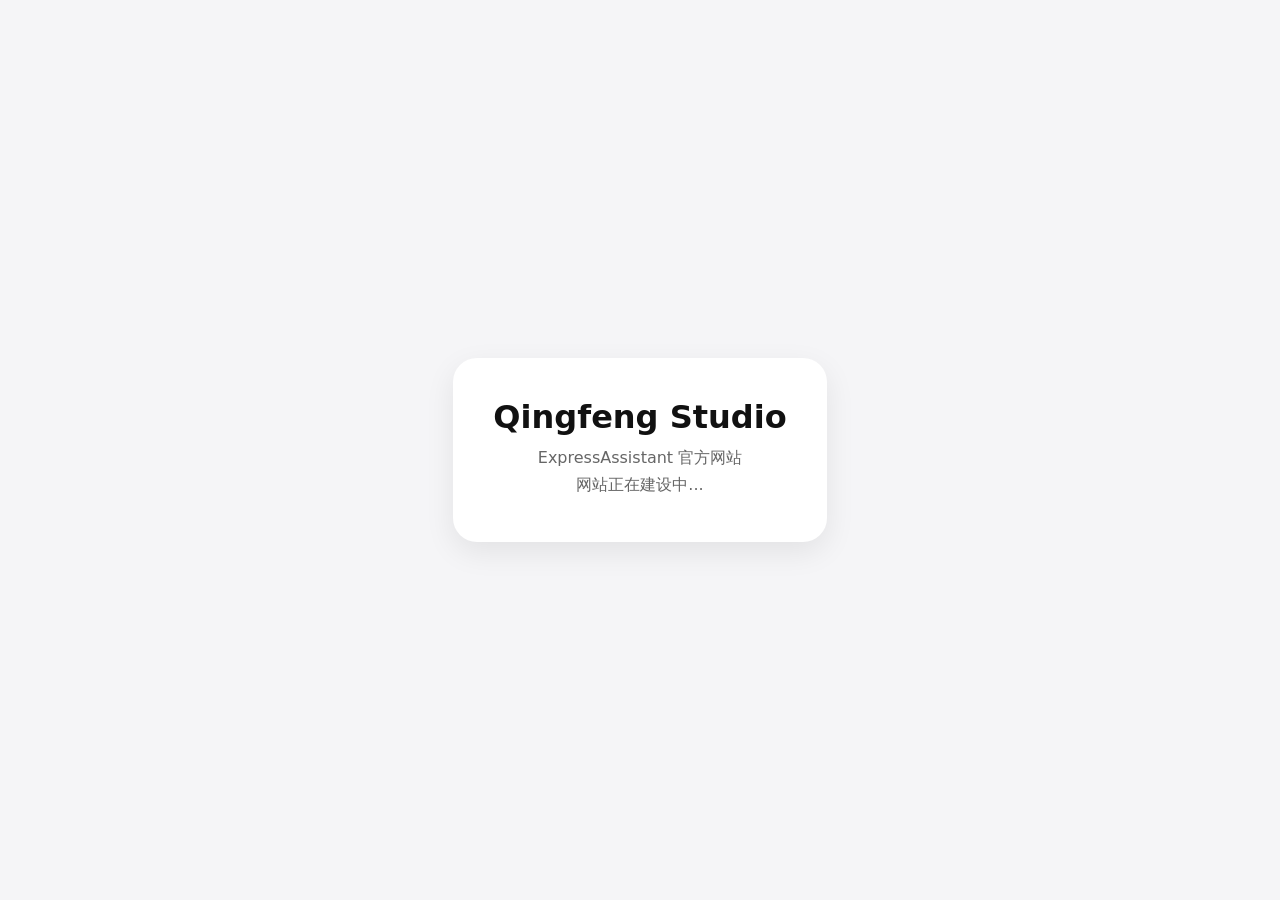
==== index.html @ 3df874c3 "Add files via upload" ====
<!DOCTYPE html>
<html lang="zh-CN">
<head>
  <meta charset="UTF-8">
  <meta name="viewport" content="width=device-width, initial-scale=1.0">
  <title>Qingfeng Studio</title>
  <style>
    body{
      margin:0;
      font-family:system-ui,-apple-system,sans-serif;
      display:flex;
      justify-content:center;
      align-items:center;
      height:100vh;
      background:#f5f5f7;
      color:#111;
    }
    .card{
      text-align:center;
      padding:40px;
      border-radius:24px;
      background:white;
      box-shadow:0 10px 30px rgba(0,0,0,.08);
    }
    h1{margin:0 0 12px;}
    p{margin:6px 0;color:#666;}
  </style>
</head>
<body>
  <div class="card">
    <h1>Qingfeng Studio</h1>
    <p>ExpressAssistant 官方网站</p>
    <p>网站正在建设中...</p>
  </div>
</body>
</html>
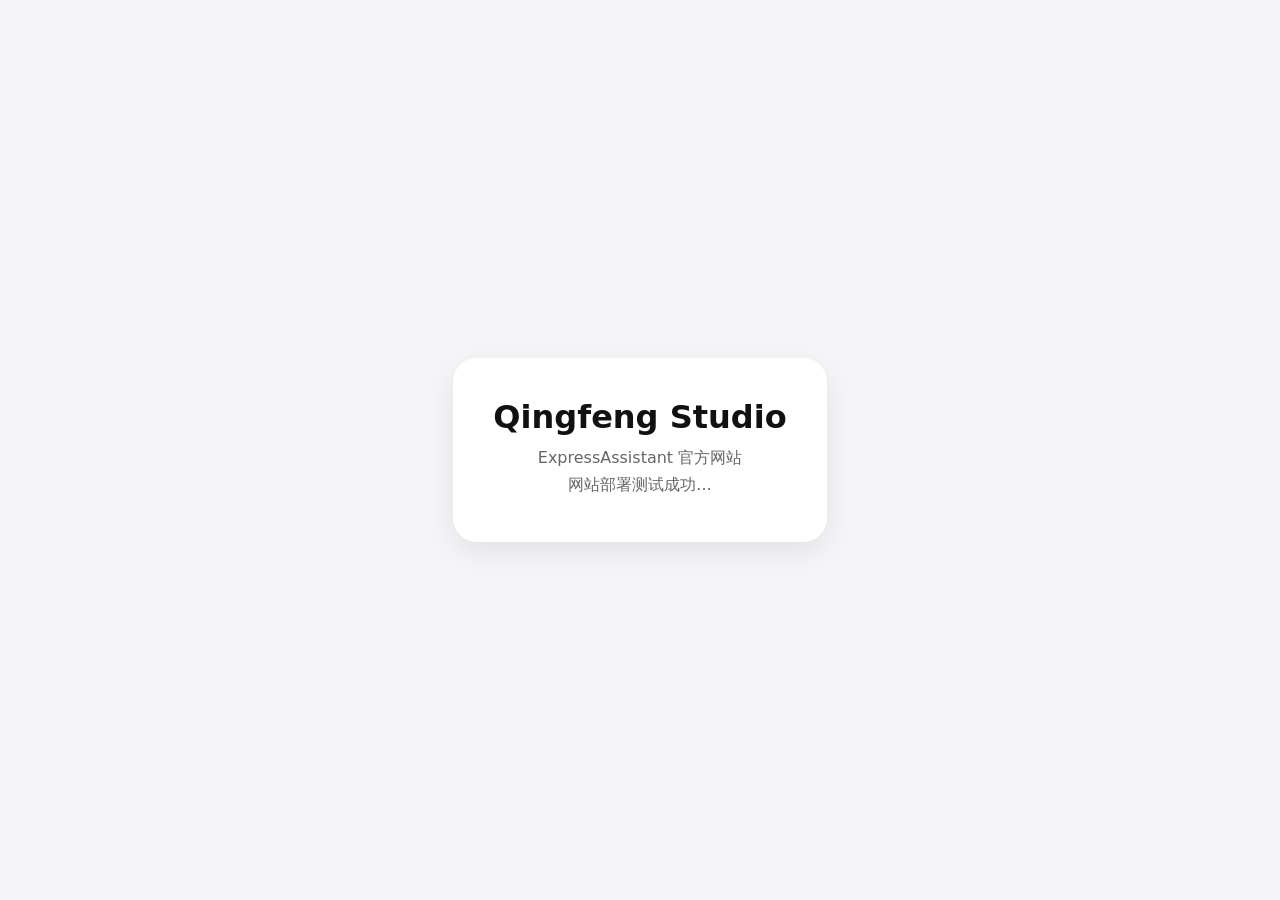
==== commit 654c10f5: "Update index.html" ====
--- a/index.html
+++ b/index.html
@@ -30,7 +30,7 @@
   <div class="card">
     <h1>Qingfeng Studio</h1>
     <p>ExpressAssistant 官方网站</p>
-    <p>网站正在建设中...</p>
+    <p>网站部署测试成功...</p>
   </div>
 </body>
-</html>+</html>
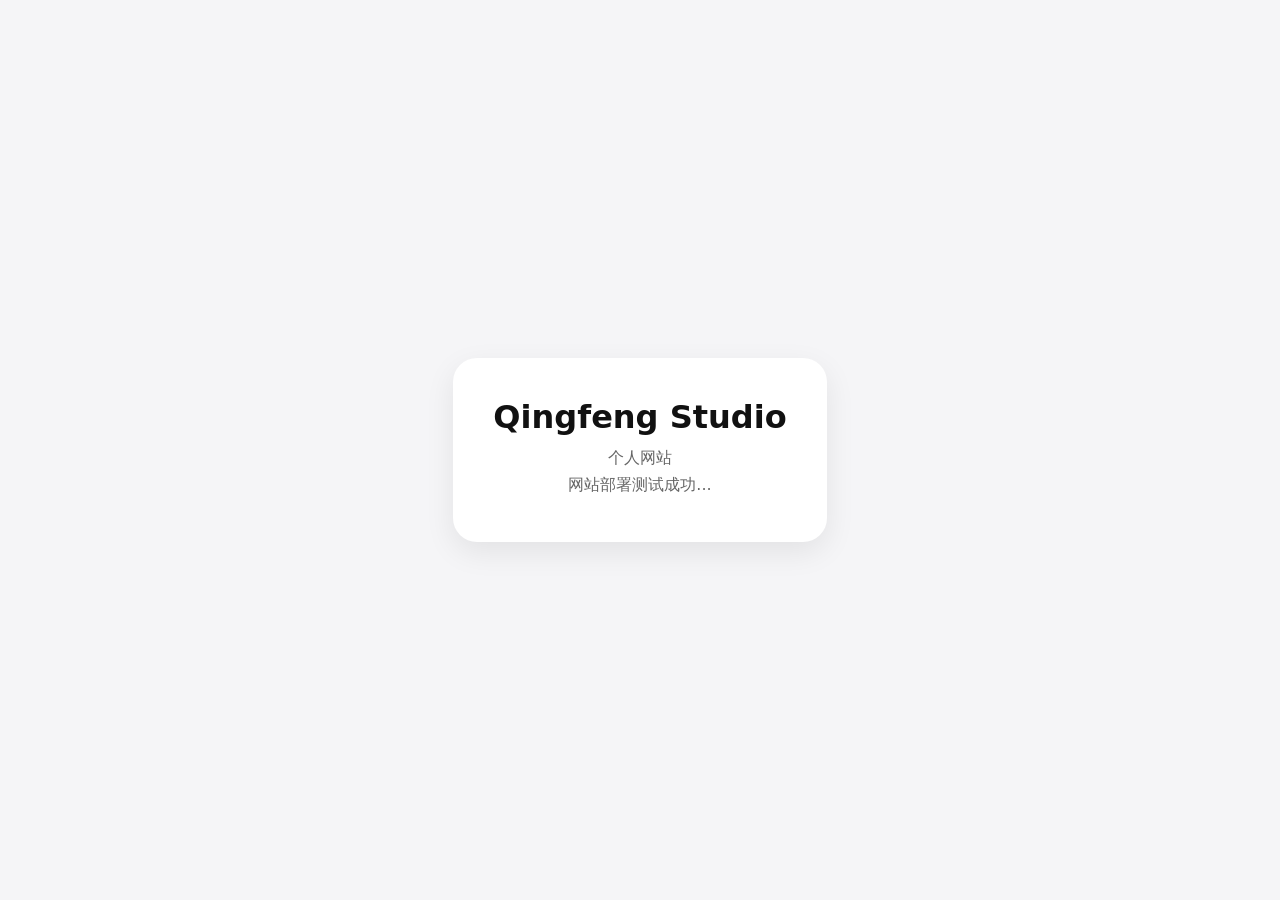
==== commit 42d06385: "Update index.html" ====
--- a/index.html
+++ b/index.html
@@ -29,7 +29,7 @@
 <body>
   <div class="card">
     <h1>Qingfeng Studio</h1>
-    <p>ExpressAssistant 官方网站</p>
+    <p>个人网站</p>
     <p>网站部署测试成功...</p>
   </div>
 </body>
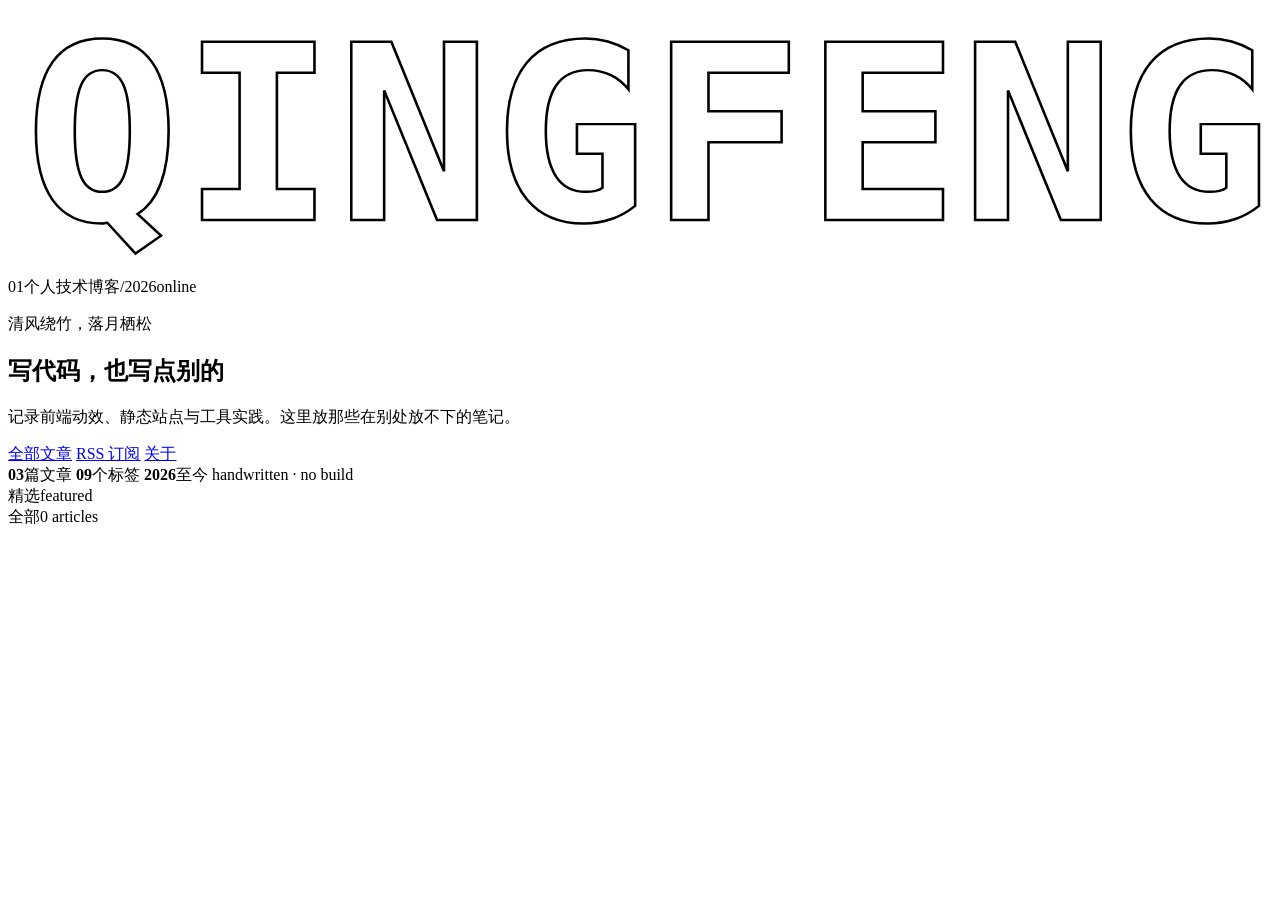
==== commit 343616c8: "Add files via upload" ====
--- a/index.html
+++ b/index.html
@@ -1,36 +1,57 @@
-<!DOCTYPE html>
-<html lang="zh-CN">
-<head>
-  <meta charset="UTF-8">
-  <meta name="viewport" content="width=device-width, initial-scale=1.0">
-  <title>Qingfeng Studio</title>
-  <style>
-    body{
-      margin:0;
-      font-family:system-ui,-apple-system,sans-serif;
-      display:flex;
-      justify-content:center;
-      align-items:center;
-      height:100vh;
-      background:#f5f5f7;
-      color:#111;
-    }
-    .card{
-      text-align:center;
-      padding:40px;
-      border-radius:24px;
-      background:white;
-      box-shadow:0 10px 30px rgba(0,0,0,.08);
-    }
-    h1{margin:0 0 12px;}
-    p{margin:6px 0;color:#666;}
-  </style>
-</head>
-<body>
-  <div class="card">
-    <h1>Qingfeng Studio</h1>
-    <p>个人网站</p>
-    <p>网站部署测试成功...</p>
-  </div>
-</body>
-</html>
+<!DOCTYPE html>
+<html lang="zh-CN">
+<head>
+  <meta charset="UTF-8">
+  <meta name="viewport" content="width=device-width, initial-scale=1.0">
+  <meta name="description" content="清风个人页 · 记录前端动效、静态站点与工具实践的个人技术博客。">
+  <title>清风个人页 · 清风绕竹，落月栖松</title>
+  <link rel="icon" href="data:image/svg+xml,%3Csvg xmlns='http://www.w3.org/2000/svg' viewBox='0 0 64 64'%3E%3Crect width='64' height='64' rx='14' fill='%23070A0F'/%3E%3Ctext x='32' y='44' font-size='34' text-anchor='middle' fill='%234FE3C1' font-family='sans-serif'%3E%E6%B8%85%3C/text%3E%3C/svg%3E">
+  <link rel="stylesheet" href="assets/style.css">
+  <link rel="stylesheet" href="assets/scifi.css">
+  <script>/* 首屏前定主题，避免深色用户闪白 */
+  (function(){var m=localStorage.getItem("theme")||"dark";var d=m==="dark"||(m==="system"&&window.matchMedia("(prefers-color-scheme: dark)").matches);document.documentElement.setAttribute("data-theme",d?"dark":"light");})();
+  </script>
+</head>
+<body data-page="home">
+  <header class="site-header" id="site-header"></header>
+
+  <main class="container wide">
+    <section class="hero">
+      <svg class="hero-mark" viewBox="0 0 620 130" preserveAspectRatio="xMaxYMid meet" aria-hidden="true" focusable="false">
+        <text x="620" y="104" text-anchor="end" fill="none" stroke="currentColor" stroke-width="1.2"
+              textLength="612" lengthAdjust="spacingAndGlyphs"
+              font-family="ui-monospace, 'SF Mono', Consolas, monospace" font-size="120" font-weight="700">QINGFENG</text>
+      </svg>
+      <div class="meta-line"><span class="index-chip">01</span><span>个人技术博客</span><span class="dot">/</span><span id="hero-year">2026</span><span class="status-dot">online</span></div>
+      <p class="motto">清风绕竹，落月栖松</p>
+      <h1 class="hero-title hero-title--fx">写代码，也写点别的</h1>
+      <p class="hero-intro">记录前端动效、静态站点与工具实践。这里放那些在别处放不下的笔记。</p>
+      <div class="hero-actions">
+        <a class="btn btn-solid" href="posts.html">全部文章</a>
+        <a class="btn" href="feed.xml">RSS 订阅</a>
+        <a class="btn" href="about.html">关于</a>
+      </div>
+      <div class="hero-stats">
+        <span><b id="stat-posts">03</b>篇文章</span>
+        <span><b id="stat-tags">09</b>个标签</span>
+        <span><b id="stat-since">2026</b>至今</span>
+        <span class="stat-note">handwritten · no build</span>
+      </div>
+    </section>
+
+    <div class="section-head"><span class="index-chip">精选</span><span>featured</span></div>
+    <div class="bento" id="featured"></div>
+
+    <div class="section-head"><span class="index-chip">全部</span><span><span id="post-count">0</span> articles</span></div>
+    <div class="post-grid" id="post-list"></div>
+  </main>
+
+  <footer class="site-footer" id="site-footer"></footer>
+
+  <script src="data/site.js"></script>
+  <script src="data/posts.js"></script>
+  <script src="assets/md.js"></script>
+  <script src="assets/app.js"></script>
+  <script src="assets/fx.js"></script>
+</body>
+</html>
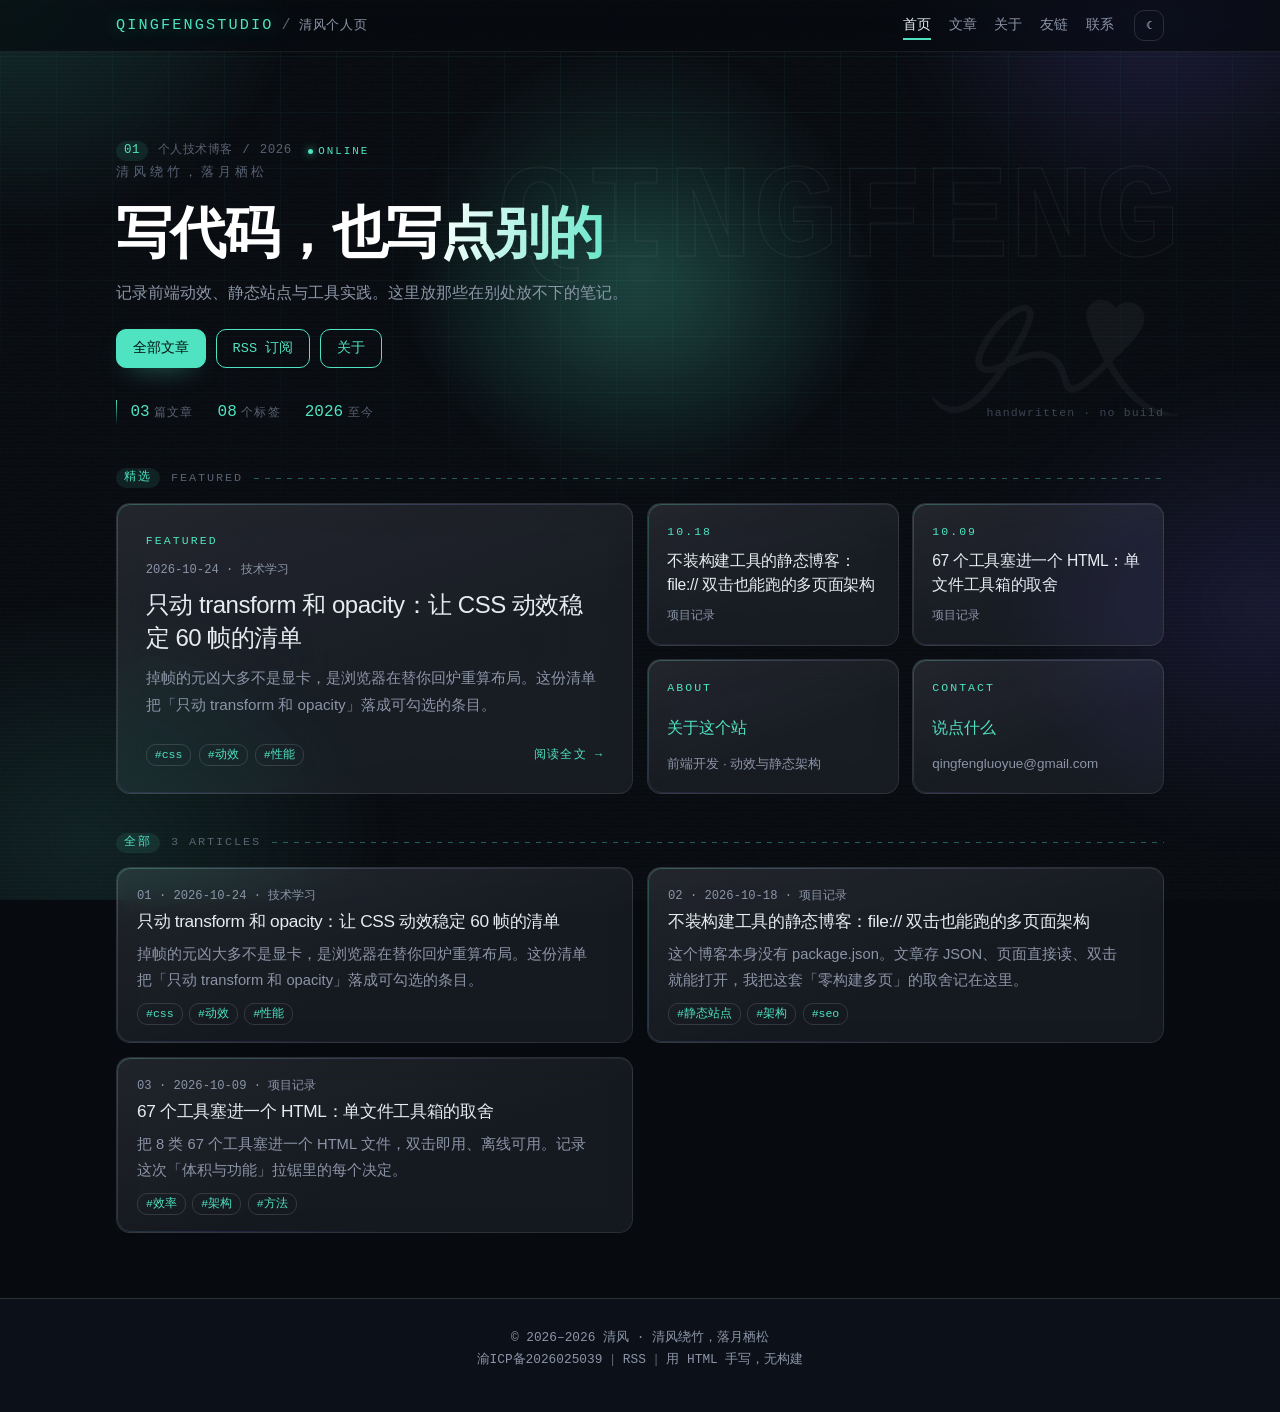
==== commit f04b52ef: "Add files via upload" ====
--- a/index.html
+++ b/index.html
@@ -17,11 +17,14 @@
 
   <main class="container wide">
     <section class="hero">
-      <svg class="hero-mark" viewBox="0 0 620 130" preserveAspectRatio="xMaxYMid meet" aria-hidden="true" focusable="false">
-        <text x="620" y="104" text-anchor="end" fill="none" stroke="currentColor" stroke-width="1.2"
-              textLength="612" lengthAdjust="spacingAndGlyphs"
-              font-family="ui-monospace, 'SF Mono', Consolas, monospace" font-size="120" font-weight="700">QINGFENG</text>
-      </svg>
+      <div class="hero-brand" aria-hidden="true">
+        <svg class="hero-mark" viewBox="0 0 620 130" preserveAspectRatio="xMaxYMid meet" focusable="false">
+          <text x="620" y="104" text-anchor="end" fill="none" stroke="currentColor" stroke-width="1.2"
+                textLength="612" lengthAdjust="spacingAndGlyphs"
+                font-family="ui-monospace, 'SF Mono', Consolas, monospace" font-size="120" font-weight="700">QINGFENG</text>
+        </svg>
+        <img class="hero-sign" src="assets/signature.png" alt="" width="600" height="281">
+      </div>
       <div class="meta-line"><span class="index-chip">01</span><span>个人技术博客</span><span class="dot">/</span><span id="hero-year">2026</span><span class="status-dot">online</span></div>
       <p class="motto">清风绕竹，落月栖松</p>
       <h1 class="hero-title hero-title--fx">写代码，也写点别的</h1>
--- a/assets/style.css
+++ b/assets/style.css
@@ -0,0 +1,910 @@
+/* ============================================================
+   清风个人页 · 草稿纸设计系统
+   签名三件：格线纸底纹 + 等宽序号 + 荧光笔高亮
+   ============================================================ */
+
+:root {
+  /* 深空终端 · 默认深色 */
+  --void: #05070A;
+  --paper: #070A0F;
+  --surface: #0C1119;
+  --surface-2: #111823;
+  --ink: #E6EBF2;
+  --muted: #8B95A7;
+  --faint: #596273;
+  --rule: rgba(255, 255, 255, .07);
+  --rule-strong: rgba(255, 255, 255, .13);
+  --accent: #4FE3C1;
+  --accent-2: #7C6BFF;
+  --accent-ink: #04120F;
+  --accent-soft: rgba(79, 227, 193, .10);
+  --marker: rgba(79, 227, 193, .20);
+  --code-bg: #0A0F17;
+  --code-ink: #C9D3E2;
+  --code-token: #4FE3C1;
+  --code-str: #E0B27A;
+  --code-com: #5A6373;
+  --danger: #FF6B8A;
+  --glass: rgba(255, 255, 255, .045);
+  --glass-line: rgba(255, 255, 255, .09);
+  --glow-a: rgba(79, 227, 193, .16);
+  --glow-b: rgba(124, 107, 255, .14);
+
+  --font-sans: -apple-system, BlinkMacSystemFont, "Segoe UI", "PingFang SC",
+    "Hiragino Sans GB", "Microsoft YaHei", sans-serif;
+  --font-mono: ui-monospace, "SF Mono", "JetBrains Mono", Consolas,
+    "Liberation Mono", Menlo, monospace;
+  --font-serif: Georgia, "Noto Serif SC", "Songti SC", "SimSun", serif;
+
+  --lh: 1.75;
+  --content-w: 46rem;
+  --wide-w: 60rem;
+  --radius: 4px;
+  --ease: cubic-bezier(.4, 0, .2, 1);
+  --ease-in: cubic-bezier(.22, 1, .36, 1);
+  --ease-spring: cubic-bezier(.34, 1.56, .64, 1);
+}
+
+[data-theme="light"] {
+  /* 草稿纸 · 浅色 */
+  --void: #F4F3ED;
+  --paper: #F4F3ED;
+  --surface: #FCFBF5;
+  --surface-2: #FFFFFF;
+  --ink: #1C1F1B;
+  --muted: #6E736B;
+  --faint: #9A9E93;
+  --rule: #E4E2D5;
+  --rule-strong: #D6D4C6;
+  --accent: #1E5F52;
+  --accent-2: #5B4BC4;
+  --accent-ink: #FCFBF5;
+  --accent-soft: #E6EDE8;
+  --marker: #F0E266;
+  --code-bg: #EAE8DC;
+  --code-ink: #2A2E29;
+  --code-token: #1E5F52;
+  --code-str: #8A5A20;
+  --code-com: #A3A79B;
+  --danger: #B4432E;
+  --glass: rgba(255, 255, 255, .55);
+  --glass-line: rgba(28, 31, 27, .12);
+  --glow-a: rgba(30, 95, 82, .055);
+  --glow-b: rgba(91, 75, 196, .045);
+}
+
+* { box-sizing: border-box; }
+
+html { scroll-behavior: smooth; }
+
+body {
+  margin: 0;
+  min-height: 100vh;
+  display: flex;
+  flex-direction: column;
+  font-family: var(--font-sans);
+  font-size: 16px;
+  line-height: var(--lh);
+  color: var(--ink);
+  background-color: var(--paper);
+  -webkit-font-smoothing: antialiased;
+  text-rendering: optimizeLegibility;
+}
+
+/* 浅色主题保留 28px 纸纹格线；深色由 .fx-grid 提供 40px 网格 */
+[data-theme="light"] body {
+  background-image: repeating-linear-gradient(
+    to bottom,
+    transparent 0, transparent 27px, var(--rule) 27px, var(--rule) 28px
+  );
+  background-attachment: local;
+}
+
+::selection { background: var(--marker); color: var(--ink); }
+
+a { color: var(--accent); text-decoration: none; }
+a:hover { text-decoration: underline; text-underline-offset: 3px; }
+
+h1, h2, h3, h4 {
+  font-weight: 500;
+  line-height: 1.3;
+  letter-spacing: -0.02em;
+  margin: 0;
+}
+h1 { font-size: 1.75rem; }
+h2 { font-size: 1.4rem; margin-top: 2.4rem; }
+h3 { font-size: 1.15rem; margin-top: 1.8rem; }
+p { margin: 0.6rem 0; }
+
+/* ---------------- 布局骨架 ---------------- */
+.site-header {
+  position: sticky;
+  top: 0;
+  z-index: 50;
+  background: color-mix(in srgb, var(--paper) 86%, transparent);
+  backdrop-filter: blur(8px);
+  -webkit-backdrop-filter: blur(8px);
+  border-bottom: 1px solid var(--rule-strong);
+}
+.header-inner {
+  max-width: var(--wide-w);
+  margin: 0 auto;
+  padding: 0.65rem 1.25rem;
+  display: flex;
+  align-items: baseline;
+  gap: 1.25rem;
+}
+.brand {
+  display: flex;
+  align-items: baseline;
+  gap: 0.5rem;
+  font-family: var(--font-mono);
+  font-size: 0.95rem;
+  letter-spacing: 0.04em;
+}
+.brand .brand-name { color: var(--accent); font-weight: 500; }
+.brand .brand-slash { color: var(--faint); }
+.brand .brand-sub { color: var(--muted); font-size: 0.8rem; }
+.site-nav {
+  display: flex;
+  gap: 1.1rem;
+  margin-left: auto;
+  font-size: 0.9rem;
+}
+.site-nav a { color: var(--muted); }
+.site-nav a:hover { color: var(--ink); text-decoration: none; }
+.site-nav a.active {
+  color: var(--ink);
+  border-bottom: 2px solid var(--accent);
+  padding-bottom: 2px;
+}
+.theme-toggle {
+  background: none;
+  border: 1px solid var(--rule-strong);
+  color: var(--muted);
+  width: 1.9rem;
+  height: 1.9rem;
+  border-radius: var(--radius);
+  cursor: pointer;
+  font-family: var(--font-mono);
+  font-size: 0.8rem;
+  display: inline-flex;
+  align-items: center;
+  justify-content: center;
+  transition: color var(--ease) 160ms, border-color var(--ease) 160ms, transform 120ms;
+}
+.theme-toggle:hover { color: var(--accent); border-color: var(--accent); }
+.theme-toggle:active { transform: scale(0.96); }
+
+.container {
+  max-width: var(--content-w);
+  width: 100%;
+  margin: 0 auto;
+  padding: 2.5rem 1.25rem 4rem;
+  flex: 1 0 auto;
+}
+.container.wide { max-width: var(--wide-w); }
+
+.site-footer {
+  flex: none;
+  margin-top: auto;
+  border-top: 1px solid var(--rule-strong);
+  padding: 1.75rem 1.25rem 2.5rem;
+  text-align: center;
+  font-family: var(--font-mono);
+  font-size: 0.8rem;
+  color: var(--muted);
+  background: var(--surface);
+}
+.site-footer a { color: var(--muted); }
+.site-footer .sep { color: var(--faint); margin: 0 0.4rem; }
+.icp a { color: var(--faint); }
+
+/* ---------------- 序号与元信息 ---------------- */
+.meta-line {
+  display: flex;
+  align-items: center;
+  flex-wrap: wrap;
+  gap: 0.6rem;
+  font-family: var(--font-mono);
+  font-size: 0.78rem;
+  color: var(--faint);
+  letter-spacing: 0.04em;
+}
+.index-chip {
+  font-family: var(--font-mono);
+  font-size: 0.78rem;
+  color: var(--accent);
+  background: var(--accent-soft);
+  padding: 0 0.5rem;
+  border-radius: 2px;
+  line-height: 1.6;
+}
+.dot { color: var(--faint); }
+
+/* ---------------- Hero ---------------- */
+.hero { margin: 2.5rem 0 3rem; }
+.hero .motto {
+  font-family: var(--font-serif);
+  font-size: 1.5rem;
+  color: var(--muted);
+  margin: 0.5rem 0 1.5rem;
+}
+.hero-title {
+  font-size: 1.9rem;
+  line-height: 1.35;
+  letter-spacing: -0.02em;
+  margin: 0 0 0.4rem;
+}
+.hero-title .char {
+  display: inline-block;
+  opacity: 0;
+  filter: blur(2px);
+  transform: translateY(4px);
+  transition: opacity 0.4s var(--ease), filter 0.4s var(--ease), transform 0.4s var(--ease);
+}
+.hero-title.played .char { opacity: 1; filter: blur(0); transform: none; }
+.hero-intro { color: var(--muted); max-width: 36rem; }
+
+/* ---------------- 卡片 ---------------- */
+.card {
+  background: var(--surface);
+  border: 1px solid var(--rule);
+  border-radius: var(--radius);
+  padding: 1.1rem 1.25rem;
+}
+.post-card {
+  display: block;
+  color: inherit;
+  margin-bottom: 0.85rem;
+  transition: transform var(--ease) 180ms, border-color var(--ease) 180ms;
+}
+.post-card:hover {
+  transform: translateY(-3px);
+  border-color: var(--accent);
+}
+a.post-card:hover { text-decoration: none; }
+.post-card .date {
+  font-family: var(--font-mono);
+  font-size: 0.76rem;
+  color: var(--faint);
+}
+.post-card .title { font-size: 1.08rem; font-weight: 500; margin: 0.2rem 0 0.3rem; }
+.post-card .summary { color: var(--muted); font-size: 0.92rem; }
+.post-card .card-meta {
+  display: flex;
+  flex-wrap: wrap;
+  gap: 0.4rem;
+  margin-top: 0.6rem;
+}
+
+/* 标签 pill */
+.tag {
+  font-family: var(--font-mono);
+  font-size: 0.72rem;
+  color: var(--accent);
+  border: 1px solid var(--rule-strong);
+  padding: 0 0.5rem;
+  border-radius: 2px;
+  line-height: 1.7;
+}
+a.tag:hover { background: var(--accent); color: var(--accent-ink); text-decoration: none; }
+.tag.muted { color: var(--muted); }
+
+/* ---------------- 列表工具条 ---------------- */
+.toolbar {
+  display: flex;
+  flex-wrap: wrap;
+  align-items: center;
+  gap: 0.6rem;
+  margin-bottom: 1.25rem;
+}
+.search-input {
+  flex: 1;
+  min-width: 12rem;
+  -webkit-appearance: none;
+  appearance: none;
+  font-family: var(--font-mono);
+  font-size: 0.88rem;
+  color: var(--ink);
+  background: var(--surface);
+  border: 1px solid var(--rule-strong);
+  border-radius: var(--radius);
+  padding: 0.45rem 0.7rem;
+  outline: none;
+  transition: border-color var(--ease) 160ms;
+}
+.search-input:focus { border-color: var(--accent); }
+.search-input::placeholder { color: var(--faint); }
+.search-input::-webkit-search-cancel-button { -webkit-appearance: none; }
+.filter-group { display: flex; flex-wrap: wrap; gap: 0.4rem; }
+.empty {
+  text-align: center;
+  color: var(--faint);
+  padding: 2.5rem 0;
+  font-family: var(--font-mono);
+}
+
+/* ---------------- 正文排版 ---------------- */
+.article-body {
+  font-size: 1rem;
+  line-height: var(--lh);
+}
+.article-body blockquote {
+  margin: 1.2rem 0;
+  padding: 0.3rem 0 0.3rem 1rem;
+  border-left: 3px solid var(--accent);
+  background: var(--accent-soft);
+  color: var(--muted);
+  border-radius: 0 var(--radius) var(--radius) 0;
+}
+.article-body blockquote p { margin: 0.25rem 0; }
+.article-body ul, .article-body ol { padding-left: 1.4rem; margin: 0.7rem 0; }
+.article-body li { margin: 0.25rem 0; }
+
+/* 任务清单：空方框 + 完成态打勾 */
+.article-body .tasks { list-style: none; padding-left: 0; }
+.article-body .tasks li { position: relative; padding-left: 1.65rem; }
+.article-body .tasks li::before {
+  content: "";
+  position: absolute;
+  left: 0;
+  top: 0.52em;
+  width: 0.8rem;
+  height: 0.8rem;
+  border: 1px solid var(--rule-strong);
+  border-radius: 2px;
+  background: var(--surface);
+  transition: border-color 180ms var(--ease), background 180ms var(--ease);
+}
+.article-body .tasks li:hover::before { border-color: var(--accent); }
+.article-body .tasks li.done::before { background: var(--accent); border-color: var(--accent); }
+.article-body .tasks li.done::after {
+  content: "";
+  position: absolute;
+  left: 0.2rem;
+  top: 0.72em;
+  width: 0.4rem;
+  height: 0.2rem;
+  border-left: 2px solid var(--accent-ink);
+  border-bottom: 2px solid var(--accent-ink);
+  transform: rotate(-45deg);
+}
+.article-body mark { background: var(--marker); color: var(--ink); padding: 0 2px; }
+.article-body hr {
+  border: none;
+  border-top: 1px dashed var(--rule-strong);
+  margin: 2rem 0;
+}
+.article-body table {
+  border-collapse: collapse;
+  width: 100%;
+  margin: 1.2rem 0;
+  font-size: 0.9rem;
+}
+.article-body th, .article-body td {
+  border: 1px solid var(--rule-strong);
+  padding: 0.5rem 0.7rem;
+  text-align: left;
+}
+.article-body th { background: var(--code-bg); font-weight: 500; }
+.article-body img { max-width: 100%; border-radius: var(--radius); }
+
+/* ---------------- 代码块 ---------------- */
+.code-block {
+  position: relative;
+  margin: 1.1rem 0;
+  background: var(--code-bg);
+  border: 1px solid var(--rule-strong);
+  border-radius: var(--radius);
+  overflow: hidden;
+}
+.code-head {
+  display: flex;
+  align-items: center;
+  justify-content: space-between;
+  padding: 0.3rem 0.7rem;
+  font-family: var(--font-mono);
+  font-size: 0.72rem;
+  color: var(--faint);
+  border-bottom: 1px solid var(--rule);
+  background: color-mix(in srgb, var(--code-bg) 70%, var(--paper));
+}
+.copy-btn {
+  background: none;
+  border: none;
+  color: var(--faint);
+  font-family: var(--font-mono);
+  font-size: 0.72rem;
+  cursor: pointer;
+  padding: 0.1rem 0.4rem;
+  border-radius: 2px;
+  transition: color var(--ease) 140ms, background var(--ease) 140ms;
+}
+.copy-btn:hover { color: var(--accent); background: var(--accent-soft); }
+.code-block pre {
+  margin: 0;
+  padding: 0.9rem 1rem;
+  overflow-x: auto;
+  font-family: var(--font-mono);
+  font-size: 0.84rem;
+  line-height: 1.65;
+  color: var(--code-ink);
+}
+.code-block code { font-family: inherit; }
+.tok-k { color: var(--code-token); }
+.tok-s { color: var(--code-str); }
+.tok-c { color: var(--code-com); font-style: italic; }
+.tok-n { color: var(--danger); }
+.article-body p code,
+.article-body li code {
+  font-family: var(--font-mono);
+  font-size: 0.88em;
+  background: var(--code-bg);
+  padding: 0.1em 0.35em;
+  border-radius: 2px;
+}
+
+/* ---------------- TOC ---------------- */
+.post-layout {
+  display: grid;
+  grid-template-columns: minmax(0, 1fr) 13rem;
+  gap: 2.5rem;
+  align-items: start;
+}
+.toc {
+  position: sticky;
+  top: 4.5rem;
+  font-size: 0.82rem;
+  border-left: 1px solid var(--rule);
+  padding-left: 1rem;
+}
+.toc .toc-title {
+  font-family: var(--font-mono);
+  font-size: 0.72rem;
+  color: var(--faint);
+  margin-bottom: 0.5rem;
+  letter-spacing: 0.06em;
+}
+.toc a {
+  display: block;
+  color: var(--muted);
+  padding: 0.15rem 0;
+  transition: color var(--ease) 140ms;
+}
+.toc a:hover { color: var(--ink); text-decoration: none; }
+.toc a.active { color: var(--accent); }
+.toc a.lvl-3 { padding-left: 0.8rem; font-size: 0.78rem; }
+.toc-close { display: none; }
+
+/* ---------------- 阅读进度 ---------------- */
+.read-progress {
+  position: fixed;
+  top: 0;
+  left: 0;
+  height: 2px;
+  width: 0;
+  background: var(--accent);
+  z-index: 100;
+}
+
+/* ---------------- 上下篇 ---------------- */
+.pager {
+  display: grid;
+  grid-template-columns: 1fr 1fr;
+  gap: 0.8rem;
+  margin-top: 2.5rem;
+}
+.pager a {
+  display: block;
+  border: 1px solid var(--rule);
+  background: var(--surface);
+  border-radius: var(--radius);
+  padding: 0.7rem 1rem;
+  color: inherit;
+  transition: border-color var(--ease) 160ms, transform var(--ease) 160ms;
+}
+.pager a:hover { text-decoration: none; border-color: var(--accent); transform: translateY(-2px); }
+.pager .dir { font-family: var(--font-mono); font-size: 0.72rem; color: var(--faint); display: block; }
+.pager .next { text-align: right; }
+
+/* ---------------- 关于 / 友链 / 联系 ---------------- */
+.timeline { list-style: none; padding: 0; margin: 1.2rem 0; }
+.timeline li {
+  position: relative;
+  padding-left: 1.6rem;
+  padding-bottom: 1.2rem;
+  border-left: 1px solid var(--rule-strong);
+}
+.timeline li::before {
+  content: "";
+  position: absolute;
+  left: -0.28rem;
+  top: 0.35rem;
+  width: 0.5rem;
+  height: 0.5rem;
+  border-radius: 50%;
+  background: var(--accent);
+}
+.timeline .t-date { font-family: var(--font-mono); font-size: 0.76rem; color: var(--faint); }
+
+.link-card {
+  display: flex;
+  align-items: center;
+  gap: 0.9rem;
+  margin-bottom: 0.7rem;
+}
+.link-card .link-dot {
+  width: 2.2rem;
+  height: 2.2rem;
+  flex: none;
+  border-radius: 50%;
+  border: 1px solid var(--accent);
+  color: var(--accent);
+  display: inline-flex;
+  align-items: center;
+  justify-content: center;
+  font-family: var(--font-mono);
+  font-size: 0.8rem;
+}
+
+.contact-item {
+  display: flex;
+  gap: 1rem;
+  padding: 0.9rem 0;
+  border-bottom: 1px dashed var(--rule);
+}
+.contact-item .k {
+  font-family: var(--font-mono);
+  font-size: 0.8rem;
+  color: var(--faint);
+  width: 5rem;
+  flex: none;
+}
+
+.btn {
+  display: inline-block;
+  font-family: var(--font-mono);
+  font-size: 0.85rem;
+  color: var(--accent);
+  border: 1px solid var(--accent);
+  border-radius: var(--radius);
+  padding: 0.4rem 1rem;
+  transition: background var(--ease) 160ms, color var(--ease) 160ms, transform 120ms;
+}
+.btn:hover { background: var(--accent); color: var(--accent-ink); text-decoration: none; }
+.btn:active { transform: scale(0.97); }
+
+/* ---------------- 入场动画 ---------------- */
+/* 只动 opacity：位移交给 .list-enter / fx 层，避免 transform 与 hover 打架 */
+.reveal {
+  opacity: 0;
+  transition: opacity 0.55s var(--ease-in);
+}
+.reveal.in-view { opacity: 1; }
+/* CSS 兜底：2s 后无论 JS/IO 是否触发，内容都要能看见 */
+@keyframes revealSafe { to { opacity: 1; } }
+.reveal { animation: revealSafe 1ms linear 1800ms forwards; }
+
+/* ---------------- 响应式 ---------------- */
+@media (max-width: 900px) {
+  .post-layout { grid-template-columns: 1fr; }
+  .toc {
+    position: static;
+    border-left: none;
+    border-top: 1px solid var(--rule);
+    padding: 1rem 0 0;
+    order: -1;
+  }
+  .header-inner { flex-wrap: wrap; }
+  .site-nav { order: 3; width: 100%; gap: 0.9rem; padding-top: 0.2rem; overflow-x: auto; }
+}
+
+/* ============================================================
+   动效层 v2 · 页面过渡 / 动态背景 / 交互状态
+   ============================================================ */
+
+/* ---------- 1. 跨页过渡（渐进增强） ---------- */
+@view-transition { navigation: auto; }
+
+::view-transition-old(root) { animation: vtOut 170ms var(--ease) both; }
+::view-transition-new(root) { animation: vtIn 280ms var(--ease-in) both; }
+@keyframes vtOut { to { opacity: 0; } }
+@keyframes vtIn { from { opacity: 0; transform: translateY(8px); } }
+
+/* 无跨页过渡能力时（file:// 直开即属此列）：入场兜底 */
+html.no-vt .container,
+html.no-vt .site-footer { animation: pageIn 340ms var(--ease-in) both; }
+/* 离场：仅无跨页过渡时生效 */
+html.page-leave .container,
+html.page-leave .site-footer {
+  animation: none;
+  opacity: 0;
+  transform: translateY(-6px);
+  transition: opacity 150ms var(--ease), transform 150ms var(--ease);
+}
+@keyframes pageIn { from { opacity: 0; transform: translateY(8px); } }
+
+/* ---------- 2. 动态背景：纸纹 + 墨渍 ---------- */
+:root { --noise-op: .035; --ink-op: 0; }
+[data-theme="light"] { --noise-op: .06; --ink-op: .72; }
+
+body::before {
+  content: "";
+  position: fixed;
+  inset: 0;
+  z-index: 0;
+  pointer-events: none;
+  opacity: var(--noise-op);
+  background-image: url("data:image/svg+xml,%3Csvg xmlns='http://www.w3.org/2000/svg' width='160' height='160'%3E%3Cfilter id='n'%3E%3CfeTurbulence type='fractalNoise' baseFrequency='0.85' numOctaves='4' stitchTiles='stitch'/%3E%3CfeColorMatrix type='saturate' values='0'/%3E%3C/filter%3E%3Crect width='160' height='160' filter='url(%23n)'/%3E%3C/svg%3E");
+  background-size: 160px 160px;
+}
+
+body::after {
+  content: "";
+  position: fixed;
+  inset: -12%;
+  z-index: 0;
+  pointer-events: none;
+  opacity: var(--ink-op);
+  background:
+    radial-gradient(26rem 26rem at 12% 14%, color-mix(in srgb, var(--accent) 13%, transparent), transparent 66%),
+    radial-gradient(22rem 22rem at 88% 78%, color-mix(in srgb, var(--marker) 20%, transparent), transparent 68%),
+    radial-gradient(18rem 18rem at 62% 6%, color-mix(in srgb, var(--accent) 7%, transparent), transparent 70%);
+  filter: blur(10px);
+  will-change: transform;
+  animation: inkDrift 48s ease-in-out infinite alternate;
+}
+@keyframes inkDrift {
+  from { transform: translate3d(0, 0, 0) scale(1); }
+  to { transform: translate3d(2.2%, -1.8%, 0) scale(1.07); }
+}
+/* 内容抬到背景之上 */
+.container, .site-footer { position: relative; z-index: 1; }
+
+/* ---------- 3. 链接：下划线自左展开 ---------- */
+.article-body a,
+.site-footer a,
+.link-card a,
+.contact-item a {
+  background-image: linear-gradient(currentColor, currentColor);
+  background-size: 0% 1px;
+  background-position: 0 100%;
+  background-repeat: no-repeat;
+  transition: background-size 240ms var(--ease), color 160ms var(--ease);
+  text-decoration: none;
+}
+.article-body a:hover,
+.site-footer a:hover,
+.link-card a:hover,
+.contact-item a:hover { background-size: 100% 1px; }
+.article-body a:active { opacity: .7; }
+
+/* ---------- 4. 卡片：拉伸链接 + 位移 + 箭头滑入 ---------- */
+.post-card { position: relative; padding-right: 2.4rem; overflow: hidden; }
+.post-card .title { transition: color 200ms var(--ease); }
+/* 整卡可点：标题链接铺满卡片；标签抬到上层仍可单独点击 */
+.post-card .title a { color: inherit; }
+.post-card .stretch { text-decoration: none; }
+.post-card .stretch::after {
+  content: "";
+  position: absolute;
+  inset: 0;
+  z-index: 1;
+  border-radius: inherit;
+}
+.post-card .card-meta { position: relative; z-index: 2; }
+.post-card:focus-within { outline: 2px solid var(--accent); outline-offset: 2px; }
+.post-card::after {
+  content: "→";
+  position: absolute;
+  right: 1.1rem;
+  top: 1.15rem;
+  font-family: var(--font-mono);
+  font-size: .95rem;
+  color: var(--accent);
+  opacity: 0;
+  transform: translateX(-6px);
+  transition: opacity 200ms var(--ease), transform 240ms var(--ease);
+}
+.post-card:hover::after { opacity: 1; transform: translateX(0); }
+.post-card:hover .title { color: var(--accent); }
+.post-card:active { transform: translateY(-1px) scale(.995); }
+
+/* ---------- 5. 导航与主题按钮 ---------- */
+.site-nav a {
+  position: relative;
+  transition: color 160ms var(--ease);
+}
+.site-nav a::after {
+  content: "";
+  position: absolute;
+  left: 0;
+  bottom: -3px;
+  width: 100%;
+  height: 2px;
+  background: var(--accent);
+  transform: scaleX(0);
+  transform-origin: left;
+  transition: transform 220ms var(--ease);
+}
+.site-nav a:hover::after,
+.site-nav a.active::after { transform: scaleX(1); }
+.site-nav a.active { border-bottom: none; padding-bottom: 0; }
+.site-nav a:active { transform: translateY(1px); }
+
+.theme-toggle { transition: color 160ms, border-color 160ms, transform 300ms var(--ease-in); }
+.theme-toggle:hover { transform: rotate(-14deg); }
+.theme-toggle:active { transform: scale(.92) rotate(-14deg); }
+
+/* 主题切换时的颜色过渡（临时类，避免常驻过渡） */
+html.theme-anim *,
+html.theme-anim *::before,
+html.theme-anim *::after {
+  transition: background-color 240ms var(--ease),
+              border-color 240ms var(--ease),
+              color 240ms var(--ease),
+              fill 240ms var(--ease),
+              box-shadow 240ms var(--ease) !important;
+}
+
+/* ---------- 6. 按钮 / 标签 / 输入框 ---------- */
+.btn, .tag, .copy-btn, .to-top {
+  transition: background 180ms var(--ease), color 180ms var(--ease),
+              border-color 180ms var(--ease), transform 120ms var(--ease);
+}
+.btn:active, .tag:active, .copy-btn:active, .to-top:active { transform: scale(.96); }
+a.tag:hover { transform: translateY(-1px); }
+
+.search-input {
+  transition: border-color 180ms var(--ease), box-shadow 180ms var(--ease), background 180ms var(--ease);
+}
+/* 焦点态只用描边表达，不再叠加光晕/浏览器默认环，避免出现双层框 */
+.search-input:focus,
+.search-input:focus-visible {
+  outline: none;
+  box-shadow: none;
+  border-color: var(--accent);
+  background: var(--surface);
+}
+
+/* ---------- 7. 焦点可见性 ---------- */
+:focus-visible {
+  outline: 2px solid var(--accent);
+  outline-offset: 2px;
+  border-radius: 2px;
+}
+.post-card .stretch:focus-visible { outline: none; }
+
+/* ---------- 8. 顶栏滚动收缩 ---------- */
+.site-header { transition: box-shadow 260ms var(--ease), background-color 260ms var(--ease); }
+.site-header.scrolled {
+  box-shadow: 0 8px 20px -18px rgba(0, 0, 0, .55), inset 0 -1px 0 var(--rule-strong);
+}
+
+/* ---------- 9. 回到顶部 ---------- */
+.to-top {
+  position: fixed;
+  right: 1.25rem;
+  bottom: 1.25rem;
+  z-index: 60;
+  width: 2.3rem;
+  height: 2.3rem;
+  display: grid;
+  place-items: center;
+  font-family: var(--font-mono);
+  font-size: .9rem;
+  color: var(--accent);
+  background: var(--surface);
+  border: 1px solid var(--rule-strong);
+  border-radius: var(--radius);
+  cursor: pointer;
+  opacity: 0;
+  transform: translateY(8px);
+  pointer-events: none;
+  transition: opacity 240ms var(--ease), transform 240ms var(--ease-in),
+              border-color 180ms, color 180ms, background 180ms;
+}
+.to-top.show { opacity: 1; transform: none; pointer-events: auto; }
+.to-top:hover { background: var(--accent); color: var(--accent-ink); border-color: var(--accent); }
+
+/* ---------- 10. 列表切换：逐条淡入 ---------- */
+/* 用 backwards 而非 both：动画结束后交还样式控制权，hover 位移才生效 */
+.list-enter > * { animation: itemIn 320ms var(--ease-in) backwards; }
+.list-enter > *:nth-child(1) { animation-delay: 0ms; }
+.list-enter > *:nth-child(2) { animation-delay: 30ms; }
+.list-enter > *:nth-child(3) { animation-delay: 60ms; }
+.list-enter > *:nth-child(4) { animation-delay: 90ms; }
+.list-enter > *:nth-child(5) { animation-delay: 120ms; }
+.list-enter > *:nth-child(6) { animation-delay: 150ms; }
+.list-enter > *:nth-child(7) { animation-delay: 180ms; }
+.list-enter > *:nth-child(8) { animation-delay: 210ms; }
+@keyframes itemIn {
+  from { opacity: 0; transform: translateY(8px); }
+  to { opacity: 1; transform: none; }
+}
+
+/* ---------- 11. 代码块 / 表格 / 引用 ---------- */
+.code-block { transition: border-color 200ms var(--ease), box-shadow 200ms var(--ease); }
+.code-block:hover { border-color: var(--rule-strong); box-shadow: 0 6px 18px -16px rgba(0,0,0,.5); }
+.copy-btn.copied { color: var(--accent); background: var(--accent-soft); }
+
+.article-body blockquote { transition: background 220ms var(--ease), color 220ms var(--ease); }
+.article-body blockquote:hover {
+  background: color-mix(in srgb, var(--accent) 14%, var(--paper));
+  color: var(--ink);
+}
+
+.article-body h2, .article-body h3 {
+  scroll-margin-top: 4.5rem;
+  transition: color 200ms var(--ease);
+}
+.article-body h2:hover, .article-body h3:hover { color: var(--accent); }
+
+/* ---------- 12. TOC 交互 ---------- */
+.toc a {
+  position: relative;
+  transform: translateX(0);
+  transition: color 160ms var(--ease), transform 200ms var(--ease);
+}
+.toc a:hover { transform: translateX(3px); }
+.toc a.active::before {
+  content: "";
+  position: absolute;
+  left: -1rem;
+  top: 50%;
+  width: 2px;
+  height: 70%;
+  transform: translateY(-50%);
+  background: var(--accent);
+  animation: tocMark 240ms var(--ease-in);
+}
+@keyframes tocMark { from { transform: translateY(-50%) scaleY(0); } }
+
+/* ---------- 13. 上下篇 / 友链 / 时间线 ---------- */
+.pager a { transition: border-color 180ms var(--ease), transform 200ms var(--ease), background 180ms; }
+.pager a:hover { background: var(--surface); }
+.pager a:active { transform: translateY(0) scale(.995); }
+
+.link-card { transition: border-color 180ms var(--ease), transform 200ms var(--ease); }
+.link-card:hover { border-color: var(--accent); transform: translateY(-2px); }
+.link-card:hover .link-dot { background: var(--accent); color: var(--accent-ink); }
+.link-dot { transition: background 180ms var(--ease), color 180ms var(--ease); }
+
+.timeline li::before { transition: transform 200ms var(--ease), background 200ms; }
+.timeline li:hover::before { transform: scale(1.35); }
+
+/* ---------- 14. 联系项 / 空态 ---------- */
+.contact-item {
+  transition: transform 200ms var(--ease), border-color 200ms var(--ease);
+}
+.contact-item:hover {
+  transform: translateX(3px);
+  border-bottom-color: var(--accent);
+}
+.empty { animation: itemIn 300ms var(--ease-in) backwards; }
+
+/* ---------- 15. 减少动画（兜底） ---------- */
+@media (prefers-reduced-motion: reduce) {
+  html { scroll-behavior: auto; }
+  .reveal, .hero-title .char {
+    opacity: 1 !important;
+    transform: none !important;
+    filter: none !important;
+    transition: none !important;
+  }
+  .post-card, .pager a, .link-card, .btn, .tag, .toc a, .contact-item { transition: none !important; }
+  .post-card::after { display: none; }
+  body::after { animation: none; }
+  .list-enter > * { animation: none; opacity: 1; }
+  .empty { animation: none; }
+  .container, .site-footer { animation: none; }
+  html.page-leave .container, html.page-leave .site-footer { transition: none; }
+  .toc a:hover, .contact-item:hover, a.tag:hover { transform: none; }
+  .theme-toggle:hover { transform: none; }
+  * {
+    animation-duration: 0.01ms !important;
+    animation-iteration-count: 1 !important;
+    transition-duration: 0.01ms !important;
+  }
+}
--- a/assets/scifi.css
+++ b/assets/scifi.css
@@ -0,0 +1,767 @@
+/* ============================================================
+   深空终端 · 视觉层 v1
+   跟随鼠标：聚光 + 网格错位；卡片：玻璃 + 渐变描边 + 弹性倾斜
+   全部零依赖，可 file:// 直接打开
+   ============================================================ */
+
+/* ---------------- 1. 背景层 ---------------- */
+.fx-bg {
+  position: fixed;
+  inset: 0;
+  z-index: 0;
+  overflow: hidden;
+  pointer-events: none;
+  contain: strict;
+}
+
+/* 极光：大模糊光团缓慢漂移 */
+.fx-aurora {
+  position: absolute;
+  inset: -22%;
+  background:
+    radial-gradient(30rem 26rem at 16% 14%, var(--glow-a), transparent 60%),
+    radial-gradient(28rem 24rem at 84% 62%, var(--glow-b), transparent 62%),
+    radial-gradient(20rem 16rem at 66% 2%, rgba(255, 92, 138, .10), transparent 64%);
+  filter: blur(18px);
+  will-change: transform;
+  animation: auroraDrift 36s ease-in-out infinite alternate;
+}
+@keyframes auroraDrift {
+  from { transform: translate3d(-2%, -1.5%, 0) scale(1); }
+  to   { transform: translate3d(3%, 2%, 0) scale(1.14); }
+}
+
+/* 第二层极光：反向漂移 + 呼吸，让背景自己会动 */
+.fx-aurora--b {
+  background:
+    radial-gradient(26rem 22rem at 78% 16%, rgba(124, 107, 255, .17), transparent 62%),
+    radial-gradient(30rem 24rem at 20% 80%, rgba(79, 227, 193, .11), transparent 64%);
+  animation:
+    auroraDrift 46s ease-in-out infinite alternate-reverse,
+    auroraBreathe 19s ease-in-out infinite;
+}
+@keyframes auroraBreathe {
+  0%, 100% { opacity: .32; }
+  50% { opacity: .9; }
+}
+[data-theme="light"] .fx-aurora--b {
+  background:
+    radial-gradient(26rem 22rem at 78% 16%, rgba(91, 75, 196, .05), transparent 62%),
+    radial-gradient(30rem 24rem at 20% 80%, rgba(30, 95, 82, .05), transparent 64%);
+}
+
+/* 中央光核：给玻璃卡片一点可模糊的东西 */
+.fx-core {
+  position: absolute;
+  left: 50%;
+  top: 6rem;
+  width: 46rem;
+  height: 26rem;
+  margin-left: -23rem;
+  background: radial-gradient(closest-side,
+    color-mix(in srgb, var(--accent) 12%, transparent), transparent 70%);
+  filter: blur(30px);
+  opacity: .9;
+}
+
+/* 静态网格：只负责"远处"，鼠标附近交给 canvas */
+.fx-grid {
+  position: absolute;
+  inset: 0;
+  background-image:
+    linear-gradient(to right, rgba(79, 227, 193, .085) 1px, transparent 1px),
+    linear-gradient(to bottom, rgba(79, 227, 193, .085) 1px, transparent 1px);
+  background-size: 56px 56px;
+  -webkit-mask-image: radial-gradient(130% 95% at 50% 0%, #000 20%, transparent 78%);
+  mask-image: radial-gradient(130% 95% at 50% 0%, #000 20%, transparent 78%);
+  opacity: .55;
+}
+[data-theme="light"] .fx-grid {
+  background-image:
+    linear-gradient(to right, rgba(28, 31, 27, .055) 1px, transparent 1px),
+    linear-gradient(to bottom, rgba(28, 31, 27, .055) 1px, transparent 1px);
+}
+[data-theme="light"] .fx-core { display: none; }
+
+/* 错位网格画布 */
+#fx-mesh {
+  position: absolute;
+  inset: 0;
+  width: 100%;
+  height: 100%;
+  opacity: .9;
+}
+
+/* 聚光光斑：用 transform 移动，走合成层 */
+.fx-spot {
+  position: absolute;
+  left: 0;
+  top: 0;
+  width: 42rem;
+  height: 42rem;
+  margin: -21rem 0 0 -21rem;
+  border-radius: 50%;
+  background: radial-gradient(closest-side,
+    rgba(79, 227, 193, .19),
+    rgba(79, 227, 193, .07) 42%,
+    transparent 70%);
+  mix-blend-mode: screen;
+  transform: translate3d(-120vw, -120vh, 0);
+  will-change: transform;
+  opacity: 0;
+  transition: opacity 700ms var(--ease);
+}
+.fx-on .fx-spot { opacity: 1; }
+
+/* 极细扫描线，只加质感不抢戏 */
+.fx-scan {
+  position: absolute;
+  inset: 0;
+  background: repeating-linear-gradient(to bottom,
+    rgba(255, 255, 255, .022) 0 1px,
+    transparent 1px 4px);
+  mix-blend-mode: overlay;
+  opacity: .5;
+}
+
+/* 浅色下整体降噪：极光收敛、扫描线关掉 */
+[data-theme="light"] .fx-scan { display: none; }
+[data-theme="light"] .fx-spot { mix-blend-mode: multiply; opacity: 0; }
+[data-theme="light"] .fx-on .fx-spot { opacity: .55; }
+[data-theme="light"] .fx-grid { opacity: .5; }
+
+/* ---------------- 2. 顶栏玻璃化 ---------------- */
+.site-header {
+  background: color-mix(in srgb, var(--paper) 72%, transparent);
+  -webkit-backdrop-filter: blur(18px) saturate(160%);
+  backdrop-filter: blur(18px) saturate(160%);
+  border-bottom: 1px solid var(--rule);
+}
+.brand .brand-name {
+  letter-spacing: .14em;
+  text-shadow: 0 0 18px color-mix(in srgb, var(--accent) 45%, transparent);
+}
+/* 浅色下光晕会糊字，改用纯色描边强化 */
+[data-theme="light"] .site-header { background: color-mix(in srgb, var(--paper) 88%, transparent); }
+[data-theme="light"] .brand .brand-name { text-shadow: none; }
+[data-theme="light"] .site-nav a { color: var(--ink); }
+[data-theme="light"] .site-nav a:not(.active) { color: var(--muted); }
+
+/* ---------------- 3. 卡片：玻璃 + 渐变描边 ---------------- */
+.card {
+  position: relative;
+  border-radius: 14px;
+  background:
+    linear-gradient(160deg, rgba(255, 255, 255, .07), rgba(255, 255, 255, .02) 58%),
+    var(--glass);
+  border: 1px solid var(--glass-line);
+  -webkit-backdrop-filter: blur(14px) saturate(150%);
+  backdrop-filter: blur(14px) saturate(150%);
+  box-shadow: inset 0 1px 0 rgba(255, 255, 255, .06);
+}
+[data-theme="light"] .card {
+  background:
+    linear-gradient(160deg, rgba(255, 255, 255, .82), rgba(255, 255, 255, .42) 58%),
+    var(--glass);
+  box-shadow: inset 0 1px 0 rgba(255, 255, 255, .9);
+}
+
+/* 渐变描边：用 mask 只留 1px 边框，hover 才亮 */
+.card::before {
+  content: "";
+  position: absolute;
+  inset: 0;
+  border-radius: inherit;
+  padding: 1px;
+  background: linear-gradient(135deg,
+    rgba(79, 227, 193, .9),
+    rgba(124, 107, 255, .55) 42%,
+    transparent 68%);
+  -webkit-mask: linear-gradient(#000 0 0) content-box, linear-gradient(#000 0 0);
+  -webkit-mask-composite: xor;
+  mask: linear-gradient(#000 0 0) content-box, linear-gradient(#000 0 0);
+  mask-composite: exclude;
+  opacity: .28;
+  transition: opacity 320ms var(--ease);
+  pointer-events: none;
+}
+.card:hover::before { opacity: 1; }
+
+/* hover 时整块浮起 + 磷光外溢（柔光走 box-shadow，::after 留给卡片箭头） */
+.card:hover {
+  border-color: color-mix(in srgb, var(--accent) 34%, var(--glass-line));
+  box-shadow:
+    inset 0 1px 0 rgba(255, 255, 255, .07),
+    0 26px 64px -34px color-mix(in srgb, var(--accent) 70%, transparent);
+}
+
+/* ---------------- 4. 弹性倾斜（变量驱动，JS 只写变量） ---------------- */
+.card {
+  transform:
+    perspective(900px)
+    rotateX(var(--rx, 0deg))
+    rotateY(var(--ry, 0deg))
+    translateY(var(--ty, 0px))
+    scale(var(--sc, 1));
+  transition:
+    transform 460ms var(--ease-spring),
+    border-color 240ms var(--ease),
+    box-shadow 320ms var(--ease);
+  will-change: transform;
+}
+.card.is-tilting {
+  transition: transform 90ms linear, border-color 240ms var(--ease), box-shadow 320ms var(--ease);
+}
+
+/* ---------------- 5. Bento 大卡片网格 ---------------- */
+.bento {
+  display: grid;
+  grid-template-columns: repeat(4, minmax(0, 1fr));
+  grid-auto-rows: minmax(8.2rem, auto);
+  gap: .85rem;
+  align-items: stretch;
+}
+.bento > .card { margin-bottom: 0; }
+
+.bento .b-lg {
+  grid-column: span 2;
+  grid-row: span 2;
+  display: flex;
+  flex-direction: column;
+  padding: 1.7rem 1.8rem;
+  min-height: 0;
+}
+.bento .b-lg .title {
+  font-size: 1.5rem;
+  line-height: 1.35;
+  letter-spacing: -.02em;
+  margin: .5rem 0 .7rem;
+}
+.bento .b-lg .summary {
+  font-size: .95rem;
+  max-width: 34rem;
+}
+.bento .b-sm {
+  padding: 1.1rem 1.2rem;
+  display: flex;
+  flex-direction: column;
+  justify-content: space-between;
+  min-height: 7.6rem;
+}
+.bento .b-sm .title { font-size: .98rem; line-height: 1.5; margin: .35rem 0 0; }
+
+.b-lg .card-foot {
+  margin-top: auto;
+  padding-top: 1rem;
+  display: flex;
+  align-items: center;
+  gap: .45rem;
+  flex-wrap: wrap;
+}
+.read-more {
+  margin-left: auto;
+  font-family: var(--font-mono);
+  font-size: .74rem;
+  letter-spacing: .1em;
+  color: var(--accent);
+  transition: transform 280ms var(--ease-spring);
+}
+.post-card:hover .read-more { transform: translateX(5px); }
+.bento .kicker {
+  font-family: var(--font-mono);
+  font-size: .72rem;
+  letter-spacing: .18em;
+  color: var(--accent);
+  text-transform: uppercase;
+}
+
+/* 内页页头：与首页 Hero 拉开层次，但不到 Hero 的量级 */
+.container > h1 {
+  font-size: clamp(1.9rem, 3.2vw, 2.6rem);
+  letter-spacing: -.03em;
+  font-weight: 600;
+  margin-bottom: 1.2rem;
+}
+
+/* 文章列表：两列玻璃卡 */
+.post-grid {
+  display: grid;
+  grid-template-columns: repeat(2, minmax(0, 1fr));
+  gap: .85rem;
+}
+.post-grid .post-card { margin-bottom: 0; height: 100%; }
+
+/* Bento 里的功能卡（关于 / 联系） */
+.b-link .title { font-size: 1rem; margin: .4rem 0 .2rem; }
+.b-link .summary { font-size: .84rem; color: var(--muted); }
+
+/* 深底上日期/元信息提亮一档，保证可读 */
+.post-card .date { color: var(--muted); }
+[data-theme="light"] .post-card .date { color: var(--faint); }
+
+@media (max-width: 760px) {
+  .post-grid { grid-template-columns: 1fr; }
+}
+
+/* ---------------- 6. Hero ---------------- */
+:root { --wide-w: 68rem; }
+.hero { margin: 3rem 0 2.6rem; position: relative; }
+
+/* 背景描边水印：用 SVG 画，避免超大字 text-stroke 拖垮整页光栅化 */
+/* 水印组：QINGFENG 在上，手写签名在下，右对齐，一起沉到内容层之下 */
+.hero-brand {
+  position: absolute;
+  right: -1rem;
+  top: 48%;
+  transform: translateY(-50%);
+  width: min(44rem, 66%);
+  display: flex;
+  flex-direction: column;
+  align-items: flex-end;
+  gap: .9rem;
+  z-index: -1;
+  pointer-events: none;
+}
+.hero-mark {
+  width: 100%;
+  height: auto;
+  color: rgba(255, 255, 255, .05);
+}
+/* 签名：透明底白笔画，靠反相 + 透明度融进背景 */
+.hero-sign {
+  width: 36%;
+  height: auto;
+  opacity: .045;
+}
+[data-theme="light"] .hero-mark { color: rgba(28, 31, 27, .075); }
+[data-theme="light"] .hero-sign { filter: invert(1); opacity: .065; }
+
+/* 内页水印：视口固定，锚点落在「左 1/3、下 1/3」交叉处 */
+.page-brand {
+  position: fixed;
+  left: 33.333%;
+  top: 66.667%;
+  transform: translate(-50%, -50%);
+  width: min(32rem, 40vw);
+  display: flex;
+  flex-direction: column;
+  align-items: flex-end;
+  gap: .7rem;
+  z-index: 0;
+  pointer-events: none;
+  user-select: none;
+  opacity: .075;
+  color: #fff;
+}
+.page-brand .hero-mark { width: 100%; color: currentColor; }
+/* 缩小后笔画会变细，补一点线宽 */
+.page-brand .hero-mark text { stroke-width: 1.8; }
+.page-brand .hero-sign { width: 36%; opacity: 1; }
+[data-theme="light"] .page-brand { opacity: .085; color: #1C1F1B; }
+[data-theme="light"] .page-brand .hero-sign { filter: invert(1); opacity: 1; }
+@media (max-width: 900px) { .page-brand { display: none; } }
+/* 首页大标题专用字号；文章页 h1 仍走原 1.9rem，避免正文标题过大 */
+.hero-title { font-size: clamp(1.9rem, 3.2vw, 2.4rem); }
+
+/* 聚光大字：渐变随鼠标横向扫过 */
+.hero-title--fx {
+  font-size: clamp(2.2rem, 5vw, 3.5rem);
+  line-height: 1.08;
+  letter-spacing: -.035em;
+  font-weight: 600;
+  margin: .7rem 0 1rem;
+  background-image: linear-gradient(100deg,
+    #C9D3E2 0%, #FFFFFF 26%, #FFFFFF 41%, var(--accent) 50%, #FFFFFF 59%, #FFFFFF 74%, #C9D3E2 100%);
+  background-size: 220% 100%;
+  background-position: var(--gx, 50%) 0;
+  background-repeat: no-repeat;
+  -webkit-background-clip: text;
+  background-clip: text;
+  color: transparent;
+  clip-path: inset(0 100% 0 0);
+  animation: heroReveal 900ms var(--ease-in) 100ms forwards;
+  transition: background-position 260ms var(--ease);
+}
+@keyframes heroReveal { to { clip-path: inset(0 0 0 0); } }
+
+[data-theme="light"] .hero-title--fx {
+  background-image: linear-gradient(100deg,
+    #8A8F86 0%, #1C1F1B 34%, #1E5F52 48%, #1C1F1B 62%, #8A8F86 100%);
+}
+
+.hero .motto {
+  font-family: var(--font-mono);
+  font-size: .82rem;
+  letter-spacing: .3em;
+  color: var(--faint);
+  margin: 0 0 1.1rem;
+}
+
+/* Hero 下的行动按钮 */
+.hero-actions {
+  display: flex;
+  gap: .6rem;
+  flex-wrap: wrap;
+  margin-top: 1.4rem;
+}
+
+/* HUD 状态行：让页面看起来"在运行" */
+.status-dot {
+  display: inline-flex;
+  align-items: center;
+  gap: .35rem;
+  font-family: var(--font-mono);
+  font-size: .68rem;
+  letter-spacing: .18em;
+  color: var(--accent);
+  text-transform: uppercase;
+  margin-left: .4rem;
+}
+.status-dot::before {
+  content: "";
+  width: 5px;
+  height: 5px;
+  border-radius: 50%;
+  background: var(--accent);
+  box-shadow: 0 0 8px var(--accent);
+  animation: pulseDot 2.6s ease-in-out infinite;
+}
+@keyframes pulseDot { 50% { opacity: .3; } }
+
+.hero-stats {
+  position: relative;
+  display: flex;
+  align-items: baseline;
+  gap: 1.5rem;
+  flex-wrap: wrap;
+  margin-top: 1.9rem;
+  padding-left: .9rem;
+  font-family: var(--font-mono);
+  font-size: .72rem;
+  letter-spacing: .1em;
+  color: var(--faint);
+}
+.hero-stats::before {
+  content: "";
+  position: absolute;
+  left: 0;
+  top: .15em;
+  bottom: .15em;
+  width: 1px;
+  background: linear-gradient(to bottom, var(--accent), transparent);
+}
+.hero-stats b {
+  font-weight: 500;
+  font-size: 1rem;
+  color: var(--accent);
+  margin-right: .28rem;
+  letter-spacing: 0;
+}
+.hero-stats .stat-note { margin-left: auto; opacity: .65; }
+.btn-solid {
+  background: var(--accent);
+  color: var(--accent-ink);
+  border-color: var(--accent);
+  box-shadow: 0 8px 28px -14px color-mix(in srgb, var(--accent) 80%, transparent);
+}
+.btn-solid:hover { background: var(--accent); color: var(--accent-ink); filter: brightness(1.08); }
+
+/* ---------------- 7. 编号与节标题 ---------------- */
+:root { --radius: 10px; }
+[data-theme="light"] { --radius: 4px; }
+.tag, .index-chip, .code-block, .search-input, .theme-toggle, .pager a, .to-top {
+  border-radius: var(--radius);
+}
+
+.search-input {
+  background: rgba(255, 255, 255, .035);
+  border: 1px solid var(--glass-line);
+  padding: .6rem .9rem;
+  -webkit-backdrop-filter: blur(10px);
+  backdrop-filter: blur(10px);
+}
+[data-theme="light"] .search-input { background: rgba(255, 255, 255, .72); }
+.search-input:focus,
+.search-input:focus-visible {
+  background: rgba(255, 255, 255, .06);
+  border-color: var(--accent);
+  box-shadow: 0 0 0 3px color-mix(in srgb, var(--accent) 12%, transparent);
+}
+[data-theme="light"] .search-input:focus,
+[data-theme="light"] .search-input:focus-visible {
+  background: var(--surface);
+  box-shadow: none;
+}
+
+.section-head {
+  display: flex;
+  align-items: center;
+  gap: .7rem;
+  margin: 2.4rem 0 .9rem;
+  font-family: var(--font-mono);
+  font-size: .74rem;
+  letter-spacing: .16em;
+  color: var(--faint);
+  text-transform: uppercase;
+}
+.section-head::after {
+  content: "";
+  flex: 1;
+  height: 1px;
+  background: repeating-linear-gradient(to right,
+    color-mix(in srgb, var(--accent) 55%, transparent) 0 5px,
+    transparent 5px 11px);
+  opacity: .7;
+}
+
+/* ---------------- 8. 正文可读性（深底） ---------------- */
+/* 文章标题整块入场：不做逐字拆分，避免 file:// 这类词被拆断行 */
+#post-title {
+  animation: postTitleIn 560ms var(--ease-in) both;
+  text-wrap: balance;
+}
+@keyframes postTitleIn {
+  from { opacity: 0; transform: translateY(10px); }
+}
+#post-head .hero-intro { animation: postTitleIn 620ms var(--ease-in) 80ms both; }
+
+.post-layout {
+  grid-template-columns: minmax(0, 1fr) 12rem;
+  gap: 3rem;
+  max-width: 54rem;
+  margin: 0 auto;
+}
+.hero-title, .hero-title--fx { text-wrap: balance; }
+.article-body { max-width: none; }
+.article-body p,
+.article-body li { color: #C7D1E0; }
+.article-body strong { color: var(--ink); }
+.article-body th { background: rgba(255, 255, 255, .045); }
+.article-body td, .article-body th { border-color: var(--rule-strong); }
+.article-body p code,
+.article-body li code { background: rgba(255, 255, 255, .07); color: #C7D1E0; }
+.article-body blockquote { color: #B9C4D4; }
+
+[data-theme="light"] .article-body p,
+[data-theme="light"] .article-body li { color: var(--ink); }
+[data-theme="light"] .article-body th { background: var(--code-bg); }
+[data-theme="light"] .article-body p code,
+[data-theme="light"] .article-body li code { background: var(--code-bg); color: var(--ink); }
+[data-theme="light"] .article-body blockquote { color: var(--muted); }
+
+/* ---------------- 9. 空间转场（点击卡片） ---------------- */
+.fx-mask {
+  position: fixed;
+  inset: 0;
+  z-index: 880;
+  background: radial-gradient(120% 90% at 50% 50%, rgba(5, 7, 10, .5), rgba(5, 7, 10, .92));
+  opacity: 0;
+  pointer-events: none;
+  transition: opacity 380ms var(--ease);
+}
+
+/* 卡片被点亮：先推近，再整页推入 */
+.card.is-launch {
+  border-color: var(--accent);
+  box-shadow:
+    0 0 0 1px color-mix(in srgb, var(--accent) 60%, transparent),
+    0 24px 60px -28px color-mix(in srgb, var(--accent) 70%, transparent);
+  --sc: 1.015;
+  transition: transform 200ms var(--ease), box-shadow 200ms var(--ease), border-color 200ms;
+}
+
+html.fx-push .container {
+  transform: perspective(1200px) translate3d(0, 0, 140px) scale(1.03);
+  opacity: 0;
+  transition: transform 460ms var(--ease), opacity 380ms var(--ease);
+}
+html.fx-push .site-header,
+html.fx-push .site-footer {
+  opacity: 0;
+  transition: opacity 300ms var(--ease);
+}
+html.fx-push .fx-mask { opacity: 1; }
+
+/* 页面进入：轻微推近后落定 */
+html.fx-enter .container {
+  animation: fxEnter 560ms var(--ease-in) both;
+}
+@keyframes fxEnter {
+  from { opacity: 0; transform: perspective(1200px) translate3d(0, 0, -60px) scale(.995); }
+}
+/* 旧的入场兜底让位给 fxEnter，避免移除类时二次播放 */
+html.no-vt .container { animation: none; }
+
+/* ---------------- 10. 响应式 ---------------- */
+
+/* 设备细节：iOS 输入框 <16px 会触发整页缩放，刘海底部留安全区 */
+body {
+  min-height: 100vh;
+  min-height: 100dvh;
+  -webkit-tap-highlight-color: transparent;
+}
+.to-top { bottom: calc(1.25rem + env(safe-area-inset-bottom, 0px)); }
+.site-footer { padding-bottom: calc(2.5rem + env(safe-area-inset-bottom, 0px)); }
+
+/* 表格：横向滚动容器，别让它撑破页面 */
+.table-wrap {
+  overflow-x: auto;
+  margin: 1.2rem 0;
+  -webkit-overflow-scrolling: touch;
+}
+.table-wrap table { margin: 0; }
+
+/* 横向滚动条收细，别抢戏 */
+.table-wrap,
+.code-block pre { scrollbar-width: thin; scrollbar-color: var(--rule-strong) transparent; }
+.table-wrap::-webkit-scrollbar,
+.code-block pre::-webkit-scrollbar { height: 4px; width: 4px; }
+.table-wrap::-webkit-scrollbar-thumb,
+.code-block pre::-webkit-scrollbar-thumb {
+  background: var(--rule-strong);
+  border-radius: 2px;
+}
+.table-wrap::-webkit-scrollbar-track,
+.code-block pre::-webkit-scrollbar-track { background: transparent; }
+
+/* 目录折叠按钮：桌面隐藏 */
+.toc-toggle { display: none; }
+
+@media (max-width: 900px) {
+  /* 关键：单列必须 minmax(0,1fr)，否则宽表格把整页撑爆 */
+  .post-layout { grid-template-columns: minmax(0, 1fr); gap: 1.25rem; max-width: none; }
+  /* order 要加在 grid item（aside）上，加在 .toc 上无效 */
+  .post-layout > aside { order: -1; }
+  .article-body { min-width: 0; }
+  .hero-sign { display: none; }
+  .bento { grid-template-columns: repeat(2, minmax(0, 1fr)); }
+  .bento .b-lg { grid-column: span 2; grid-row: auto; min-height: 0; }
+  .hero-title { font-size: clamp(1.85rem, 7.6vw, 2.4rem); }
+  .card { -webkit-backdrop-filter: blur(10px); backdrop-filter: blur(10px); }
+  .container { padding: 2rem 1.15rem 3.5rem; }
+  .search-input { font-size: 16px; }
+  /* 顶栏两行太占高度，压一压 */
+  .header-inner { padding: .5rem 1.15rem; gap: .45rem; }
+  .site-nav { gap: .9rem; padding-top: 0; }
+  .brand { font-size: .88rem; }
+  /* 导航横向滚动但不显示滚动条 */
+  .site-nav { scrollbar-width: none; -ms-overflow-style: none; }
+  .site-nav::-webkit-scrollbar { display: none; }
+
+  /* TOC 收成抽屉 */
+  .toc {
+    position: static;
+    border: 1px solid var(--glass-line);
+    border-radius: 12px;
+    padding: 0;
+    background: var(--glass);
+    overflow: hidden;
+  }
+  .toc-title { display: none; }
+  .toc-toggle {
+    display: flex;
+    width: 100%;
+    align-items: center;
+    gap: .5rem;
+    padding: .72rem .95rem;
+    background: none;
+    border: 0;
+    color: var(--ink);
+    font-family: var(--font-mono);
+    font-size: .8rem;
+    letter-spacing: .1em;
+    cursor: pointer;
+    text-align: left;
+  }
+  .toc-toggle::after {
+    content: "＋";
+    margin-left: auto;
+    color: var(--accent);
+    font-size: .9rem;
+  }
+  .toc.open .toc-toggle::after { content: "－"; }
+  .toc > a {
+    display: none;
+    padding: .5rem 1rem;
+    border-top: 1px solid var(--rule);
+  }
+  .toc.open > a { display: block; }
+  .toc > a.lvl-3 { padding-left: 1.7rem; }
+  .toc a:hover { transform: none; }
+  .toc a.active::before { display: none; }
+  .toc a.active { color: var(--accent); }
+}
+
+@media (max-width: 640px) {
+  .bento { grid-template-columns: 1fr; grid-auto-rows: auto; }
+  .bento .b-lg, .bento .b-sm { grid-column: auto; }
+  .bento .b-lg { padding: 1.35rem 1.25rem; }
+  .bento .b-lg .title { font-size: 1.28rem; }
+  .bento .b-sm { padding: 1rem 1.1rem; }
+  .post-grid { grid-template-columns: 1fr; }
+  .hero { margin: 1.6rem 0 2rem; }
+  .hero-brand { display: none; }
+  .hero-stats { gap: .9rem 1.1rem; font-size: .68rem; }
+  .hero-stats .stat-note { display: none; }
+  .card { padding: 1rem 1.1rem; }
+  .article-body { font-size: .97rem; }
+  #post-title { font-size: 1.45rem; }
+  .article-body h2 { font-size: 1.25rem; }
+  .pager { grid-template-columns: 1fr; }
+  .pager .next { text-align: left; }
+  .section-head { margin: 1.9rem 0 .8rem; }
+  .article-body .tasks li { padding-left: 1.5rem; }
+}
+
+@media (max-width: 380px) {
+  .container { padding-left: .9rem; padding-right: .9rem; }
+  .header-inner { padding: .55rem .9rem; }
+  .site-nav { gap: .8rem; font-size: .84rem; }
+  .hero-title { font-size: 1.7rem; }
+  .hero-stats { font-size: .64rem; gap: .7rem .9rem; }
+  .btn { padding: .35rem .8rem; font-size: .8rem; }
+  .hero-actions { gap: .45rem; }
+}
+
+/* 触屏：撤销粘滞的 hover 态，只保留按下的即时反馈 */
+@media (hover: none) and (pointer: coarse) {
+  .card:hover {
+    transform: none;
+    border-color: var(--glass-line);
+    box-shadow: inset 0 1px 0 rgba(255, 255, 255, .06);
+  }
+  .card:hover::before { opacity: .28; }
+  .post-card:hover { transform: none; border-color: var(--glass-line); }
+  .post-card:hover .title { color: inherit; }
+  .post-card::after { display: none; }
+  a.tag:hover { background: none; color: var(--accent); transform: none; }
+  .site-nav a::after { transform: none; }
+  .site-nav a.active::after { transform: scaleX(1); }
+  .contact-item:hover { transform: none; }
+  .pager a:hover, .link-card:hover, .theme-toggle:hover { transform: none; }
+  a.tag:active, .btn:active, .pager a:active { transform: scale(.97); }
+}
+
+/* 触屏降级：停掉常驻动画与大面积模糊，省电省帧 */
+@media (pointer: coarse) {
+  .fx-aurora { animation: none; }
+  .fx-spot { display: none; }
+  .fx-scan { display: none; }
+  .card { -webkit-backdrop-filter: blur(8px); backdrop-filter: blur(8px); }
+  .site-header { -webkit-backdrop-filter: blur(12px); backdrop-filter: blur(12px); }
+}
+
+/* ---------------- 11. 降级 ---------------- */
+@media (prefers-reduced-motion: reduce) {
+  .fx-aurora { animation: none; }
+  .hero-title--fx { clip-path: none; animation: none; }
+  .card { transform: none; }
+  html.fx-enter .container { animation: none; }
+  html.fx-push .container { transform: none; opacity: 1; }
+}
+
+/* 无 backdrop-filter 支持时退回实心面板 */
+@supports not (backdrop-filter: blur(4px)) {
+  .card { background: var(--surface); }
+  .site-header { background: var(--paper); }
+}
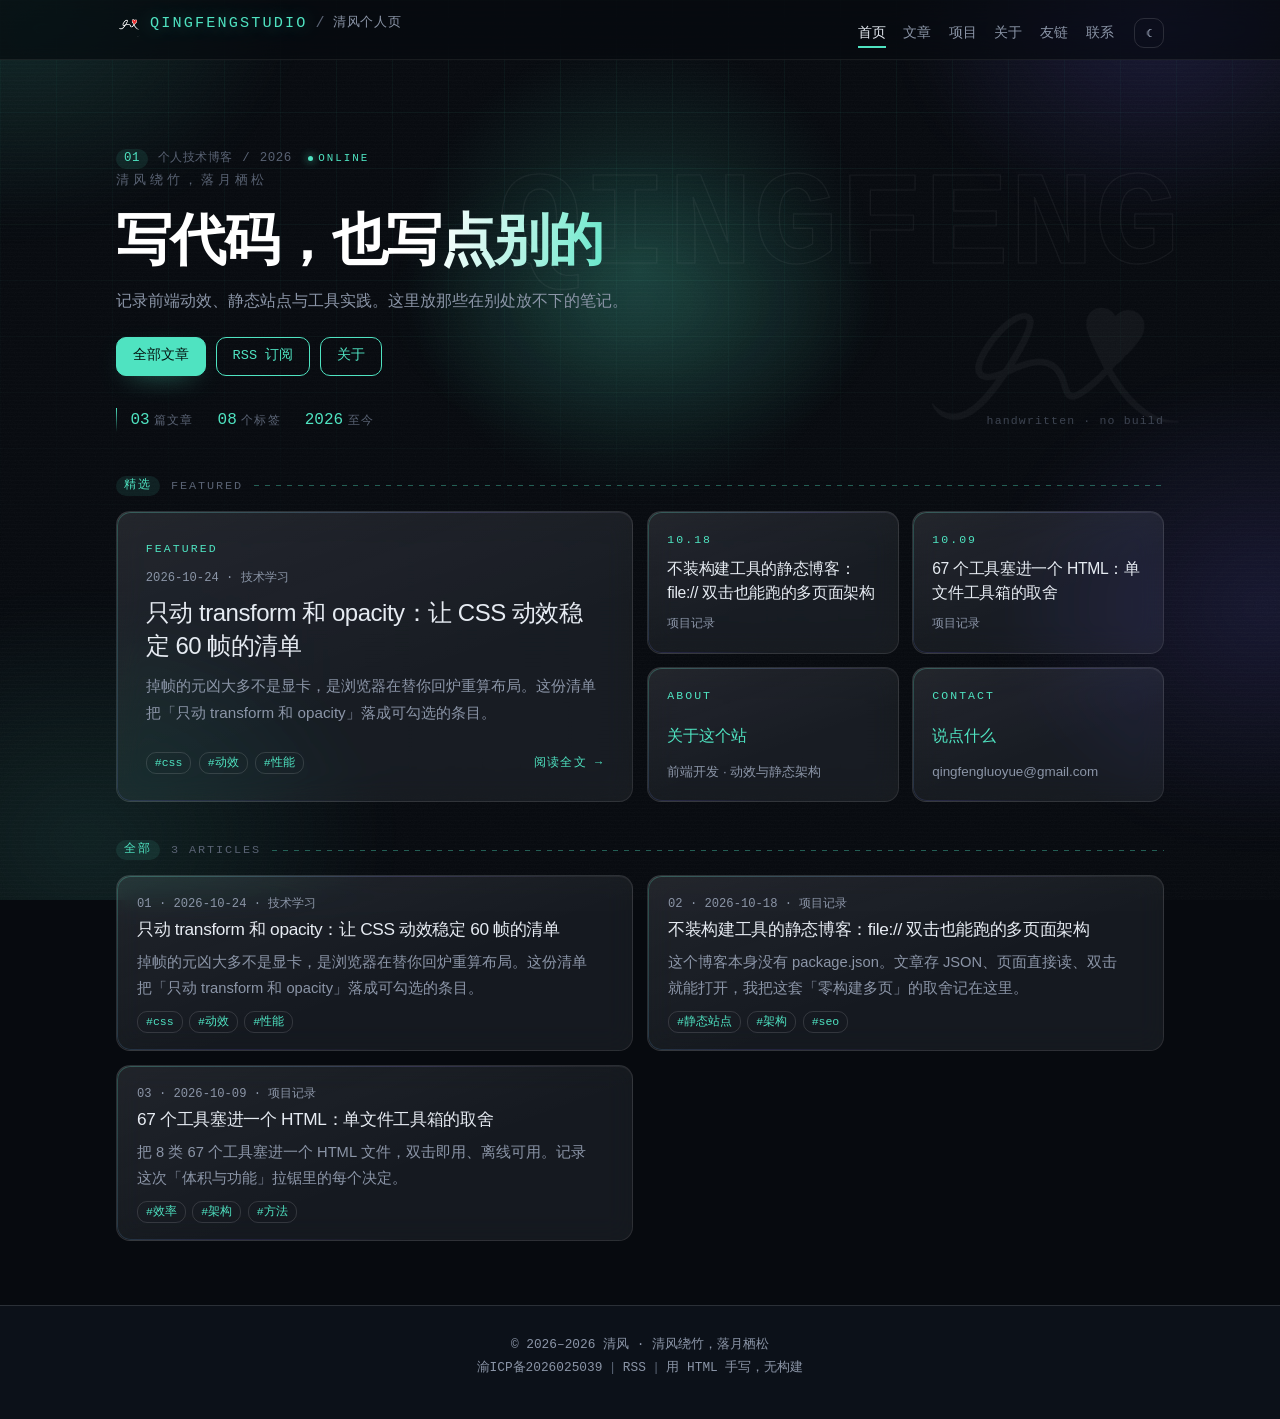
==== commit 75f8becf: "Add files via upload" ====
--- a/index.html
+++ b/index.html
@@ -1,60 +1,61 @@
-<!DOCTYPE html>
-<html lang="zh-CN">
-<head>
-  <meta charset="UTF-8">
-  <meta name="viewport" content="width=device-width, initial-scale=1.0">
-  <meta name="description" content="清风个人页 · 记录前端动效、静态站点与工具实践的个人技术博客。">
-  <title>清风个人页 · 清风绕竹，落月栖松</title>
-  <link rel="icon" href="data:image/svg+xml,%3Csvg xmlns='http://www.w3.org/2000/svg' viewBox='0 0 64 64'%3E%3Crect width='64' height='64' rx='14' fill='%23070A0F'/%3E%3Ctext x='32' y='44' font-size='34' text-anchor='middle' fill='%234FE3C1' font-family='sans-serif'%3E%E6%B8%85%3C/text%3E%3C/svg%3E">
-  <link rel="stylesheet" href="assets/style.css">
-  <link rel="stylesheet" href="assets/scifi.css">
-  <script>/* 首屏前定主题，避免深色用户闪白 */
-  (function(){var m=localStorage.getItem("theme")||"dark";var d=m==="dark"||(m==="system"&&window.matchMedia("(prefers-color-scheme: dark)").matches);document.documentElement.setAttribute("data-theme",d?"dark":"light");})();
-  </script>
-</head>
-<body data-page="home">
-  <header class="site-header" id="site-header"></header>
-
-  <main class="container wide">
-    <section class="hero">
-      <div class="hero-brand" aria-hidden="true">
-        <svg class="hero-mark" viewBox="0 0 620 130" preserveAspectRatio="xMaxYMid meet" focusable="false">
-          <text x="620" y="104" text-anchor="end" fill="none" stroke="currentColor" stroke-width="1.2"
-                textLength="612" lengthAdjust="spacingAndGlyphs"
-                font-family="ui-monospace, 'SF Mono', Consolas, monospace" font-size="120" font-weight="700">QINGFENG</text>
-        </svg>
-        <img class="hero-sign" src="assets/signature.png" alt="" width="600" height="281">
-      </div>
-      <div class="meta-line"><span class="index-chip">01</span><span>个人技术博客</span><span class="dot">/</span><span id="hero-year">2026</span><span class="status-dot">online</span></div>
-      <p class="motto">清风绕竹，落月栖松</p>
-      <h1 class="hero-title hero-title--fx">写代码，也写点别的</h1>
-      <p class="hero-intro">记录前端动效、静态站点与工具实践。这里放那些在别处放不下的笔记。</p>
-      <div class="hero-actions">
-        <a class="btn btn-solid" href="posts.html">全部文章</a>
-        <a class="btn" href="feed.xml">RSS 订阅</a>
-        <a class="btn" href="about.html">关于</a>
-      </div>
-      <div class="hero-stats">
-        <span><b id="stat-posts">03</b>篇文章</span>
-        <span><b id="stat-tags">09</b>个标签</span>
-        <span><b id="stat-since">2026</b>至今</span>
-        <span class="stat-note">handwritten · no build</span>
-      </div>
-    </section>
-
-    <div class="section-head"><span class="index-chip">精选</span><span>featured</span></div>
-    <div class="bento" id="featured"></div>
-
-    <div class="section-head"><span class="index-chip">全部</span><span><span id="post-count">0</span> articles</span></div>
-    <div class="post-grid" id="post-list"></div>
-  </main>
-
-  <footer class="site-footer" id="site-footer"></footer>
-
-  <script src="data/site.js"></script>
-  <script src="data/posts.js"></script>
-  <script src="assets/md.js"></script>
-  <script src="assets/app.js"></script>
-  <script src="assets/fx.js"></script>
-</body>
-</html>
+<!DOCTYPE html>
+<html lang="zh-CN">
+<head>
+  <meta charset="UTF-8">
+  <meta name="viewport" content="width=device-width, initial-scale=1.0">
+  <meta name="description" content="清风个人页 · 记录前端动效、静态站点与工具实践的个人技术博客。">
+  <title>清风个人页 · 清风绕竹，落月栖松</title>
+  <link rel="icon" type="image/png" href="assets/app-icon.png">
+  <link rel="apple-touch-icon" href="assets/app-icon.png">
+  <link rel="stylesheet" href="assets/style.css">
+  <link rel="stylesheet" href="assets/scifi.css">
+  <script>/* 首屏前定主题，避免深色用户闪白 */
+  (function(){var m=localStorage.getItem("theme")||"dark";var d=m==="dark"||(m==="system"&&window.matchMedia("(prefers-color-scheme: dark)").matches);document.documentElement.setAttribute("data-theme",d?"dark":"light");})();
+  </script>
+</head>
+<body data-page="home">
+  <header class="site-header" id="site-header"></header>
+
+  <main class="container wide">
+    <section class="hero">
+      <div class="hero-brand" aria-hidden="true">
+        <svg class="hero-mark" viewBox="0 0 620 130" preserveAspectRatio="xMaxYMid meet" focusable="false">
+          <text x="620" y="104" text-anchor="end" fill="none" stroke="currentColor" stroke-width="1.2"
+                textLength="612" lengthAdjust="spacingAndGlyphs"
+                font-family="ui-monospace, 'SF Mono', Consolas, monospace" font-size="120" font-weight="700">QINGFENG</text>
+        </svg>
+        <img class="hero-sign" src="assets/signature.png" alt="" width="600" height="281">
+      </div>
+      <div class="meta-line"><span class="index-chip">01</span><span>个人技术博客</span><span class="dot">/</span><span id="hero-year">2026</span><span class="status-dot">online</span></div>
+      <p class="motto">清风绕竹，落月栖松</p>
+      <h1 class="hero-title hero-title--fx">写代码，也写点别的</h1>
+      <p class="hero-intro">记录前端动效、静态站点与工具实践。这里放那些在别处放不下的笔记。</p>
+      <div class="hero-actions">
+        <a class="btn btn-solid" href="posts.html">全部文章</a>
+        <a class="btn" href="feed.xml">RSS 订阅</a>
+        <a class="btn" href="about.html">关于</a>
+      </div>
+      <div class="hero-stats">
+        <span><b id="stat-posts">03</b>篇文章</span>
+        <span><b id="stat-tags">09</b>个标签</span>
+        <span><b id="stat-since">2026</b>至今</span>
+        <span class="stat-note">handwritten · no build</span>
+      </div>
+    </section>
+
+    <div class="section-head"><span class="index-chip">精选</span><span>featured</span></div>
+    <div class="bento" id="featured"></div>
+
+    <div class="section-head"><span class="index-chip">全部</span><span><span id="post-count">0</span> articles</span></div>
+    <div class="post-grid" id="post-list"></div>
+  </main>
+
+  <footer class="site-footer" id="site-footer"></footer>
+
+  <script src="data/site.js"></script>
+  <script src="data/posts.js"></script>
+  <script src="assets/md.js"></script>
+  <script src="assets/app.js"></script>
+  <script src="assets/fx.js"></script>
+</body>
+</html>
--- a/assets/style.css
+++ b/assets/style.css
@@ -75,7 +75,13 @@
 
 * { box-sizing: border-box; }
 
-html { scroll-behavior: smooth; }
+/* 隐藏根滚动条：短页面切换时内容宽度不再变化，避免整页左右跳动 */
+html {
+  scroll-behavior: smooth;
+  scrollbar-width: none;
+  -ms-overflow-style: none;
+}
+html::-webkit-scrollbar { width: 0; height: 0; display: none; }
 
 body {
   margin: 0;
--- a/assets/scifi.css
+++ b/assets/scifi.css
@@ -141,6 +141,16 @@
   letter-spacing: .14em;
   text-shadow: 0 0 18px color-mix(in srgb, var(--accent) 45%, transparent);
 }
+/* 品牌图标：透明底笔迹，深色用白线、浅色用墨线（favicon 另用白色方块版） */
+.brand { align-items: center; }
+.brand-logo {
+  width: 26px;
+  height: 26px;
+  flex: none;
+  display: block;
+  background: url(logo-mark.png) center / contain no-repeat;
+}
+[data-theme="light"] .brand-logo { background-image: url(logo-mark-ink.png); }
 /* 浅色下光晕会糊字，改用纯色描边强化 */
 [data-theme="light"] .site-header { background: color-mix(in srgb, var(--paper) 88%, transparent); }
 [data-theme="light"] .brand .brand-name { text-shadow: none; }
@@ -693,6 +703,8 @@
 }
 
 @media (max-width: 640px) {
+  /* 手机宽度只留 logo + 站名，副标题让位给主题按钮 */
+  .brand-slash, .brand-sub { display: none; }
   .bento { grid-template-columns: 1fr; grid-auto-rows: auto; }
   .bento .b-lg, .bento .b-sm { grid-column: auto; }
   .bento .b-lg { padding: 1.35rem 1.25rem; }
@@ -751,7 +763,124 @@
   .site-header { -webkit-backdrop-filter: blur(12px); backdrop-filter: blur(12px); }
 }
 
-/* ---------------- 11. 降级 ---------------- */
+/* ---------------- 11. 项目页 ---------------- */
+.page-lead {
+  color: var(--muted);
+  max-width: 42rem;
+  margin: .2rem 0 2rem;
+  font-size: .95rem;
+}
+.proj-grid {
+  display: grid;
+  grid-template-columns: repeat(3, minmax(0, 1fr));
+  gap: .85rem;
+}
+.proj-card {
+  display: flex;
+  flex-direction: column;
+  padding: 1.15rem 1.25rem;
+  min-height: 13.5rem;
+}
+.proj-top {
+  display: flex;
+  align-items: center;
+  gap: .5rem;
+  margin-bottom: .85rem;
+}
+.proj-idx {
+  font-family: var(--font-mono);
+  font-size: .72rem;
+  letter-spacing: .12em;
+  color: var(--accent);
+}
+.proj-status {
+  margin-left: auto;
+  font-family: var(--font-mono);
+  font-size: .66rem;
+  letter-spacing: .1em;
+  padding: .08rem .5rem;
+  border-radius: 999px;
+  border: 1px solid var(--rule-strong);
+  color: var(--muted);
+  white-space: nowrap;
+}
+.proj-status.is-live {
+  color: var(--accent);
+  border-color: color-mix(in srgb, var(--accent) 45%, transparent);
+  background: color-mix(in srgb, var(--accent) 10%, transparent);
+}
+.proj-title {
+  font-size: 1.12rem;
+  font-weight: 600;
+  letter-spacing: -.01em;
+  margin: 0 0 .55rem;
+  line-height: 1.4;
+}
+.proj-desc {
+  font-size: .9rem;
+  color: var(--muted);
+  margin: 0 0 1rem;
+  line-height: 1.6;
+}
+.proj-meta {
+  list-style: none;
+  padding: 0;
+  margin: 0 0 1rem;
+  display: flex;
+  flex-wrap: wrap;
+  gap: .35rem 1.1rem;
+  font-family: var(--font-mono);
+  font-size: .72rem;
+  color: var(--muted);
+}
+.proj-foot {
+  margin-top: auto;
+  padding-top: .85rem;
+  border-top: 1px solid var(--rule);
+  font-family: var(--font-mono);
+  font-size: .74rem;
+}
+.proj-foot a { color: var(--accent); }
+.proj-links {
+  display: flex;
+  flex-wrap: wrap;
+  gap: .5rem 1rem;
+}
+.proj-links a {
+  transition: color 180ms var(--ease), transform 180ms var(--ease);
+  white-space: nowrap;
+}
+@media (hover: hover) {
+  .proj-links a:hover { transform: translateY(-1px); text-decoration: underline; }
+}
+
+/* 统一占位标记：虚线 + 弱色，一眼能看出是待填 */
+.ph {
+  color: var(--faint);
+  border-bottom: 1px dashed color-mix(in srgb, var(--accent) 35%, transparent);
+}
+.proj-card.is-empty {
+  border-style: dashed;
+  border-color: var(--rule-strong);
+  background: color-mix(in srgb, var(--paper) 88%, transparent);
+  box-shadow: none;
+  -webkit-backdrop-filter: none;
+  backdrop-filter: none;
+}
+.proj-card.is-empty .proj-title { font-weight: 500; }
+.proj-card.is-empty .proj-status { opacity: .7; }
+.proj-card.is-empty:hover { transform: none; border-color: var(--rule-strong); box-shadow: none; }
+.proj-card.is-empty:hover::before { opacity: .18; }
+
+@media (max-width: 1100px) {
+  .proj-grid { grid-template-columns: repeat(2, minmax(0, 1fr)); }
+}
+@media (max-width: 640px) {
+  .proj-grid { grid-template-columns: 1fr; }
+  .proj-card { min-height: 0; padding: 1.05rem 1.15rem; }
+}
+
+/* ---------------- 12. 降级 ---------------- */
 @media (prefers-reduced-motion: reduce) {
   .fx-aurora { animation: none; }
   .hero-title--fx { clip-path: none; animation: none; }
